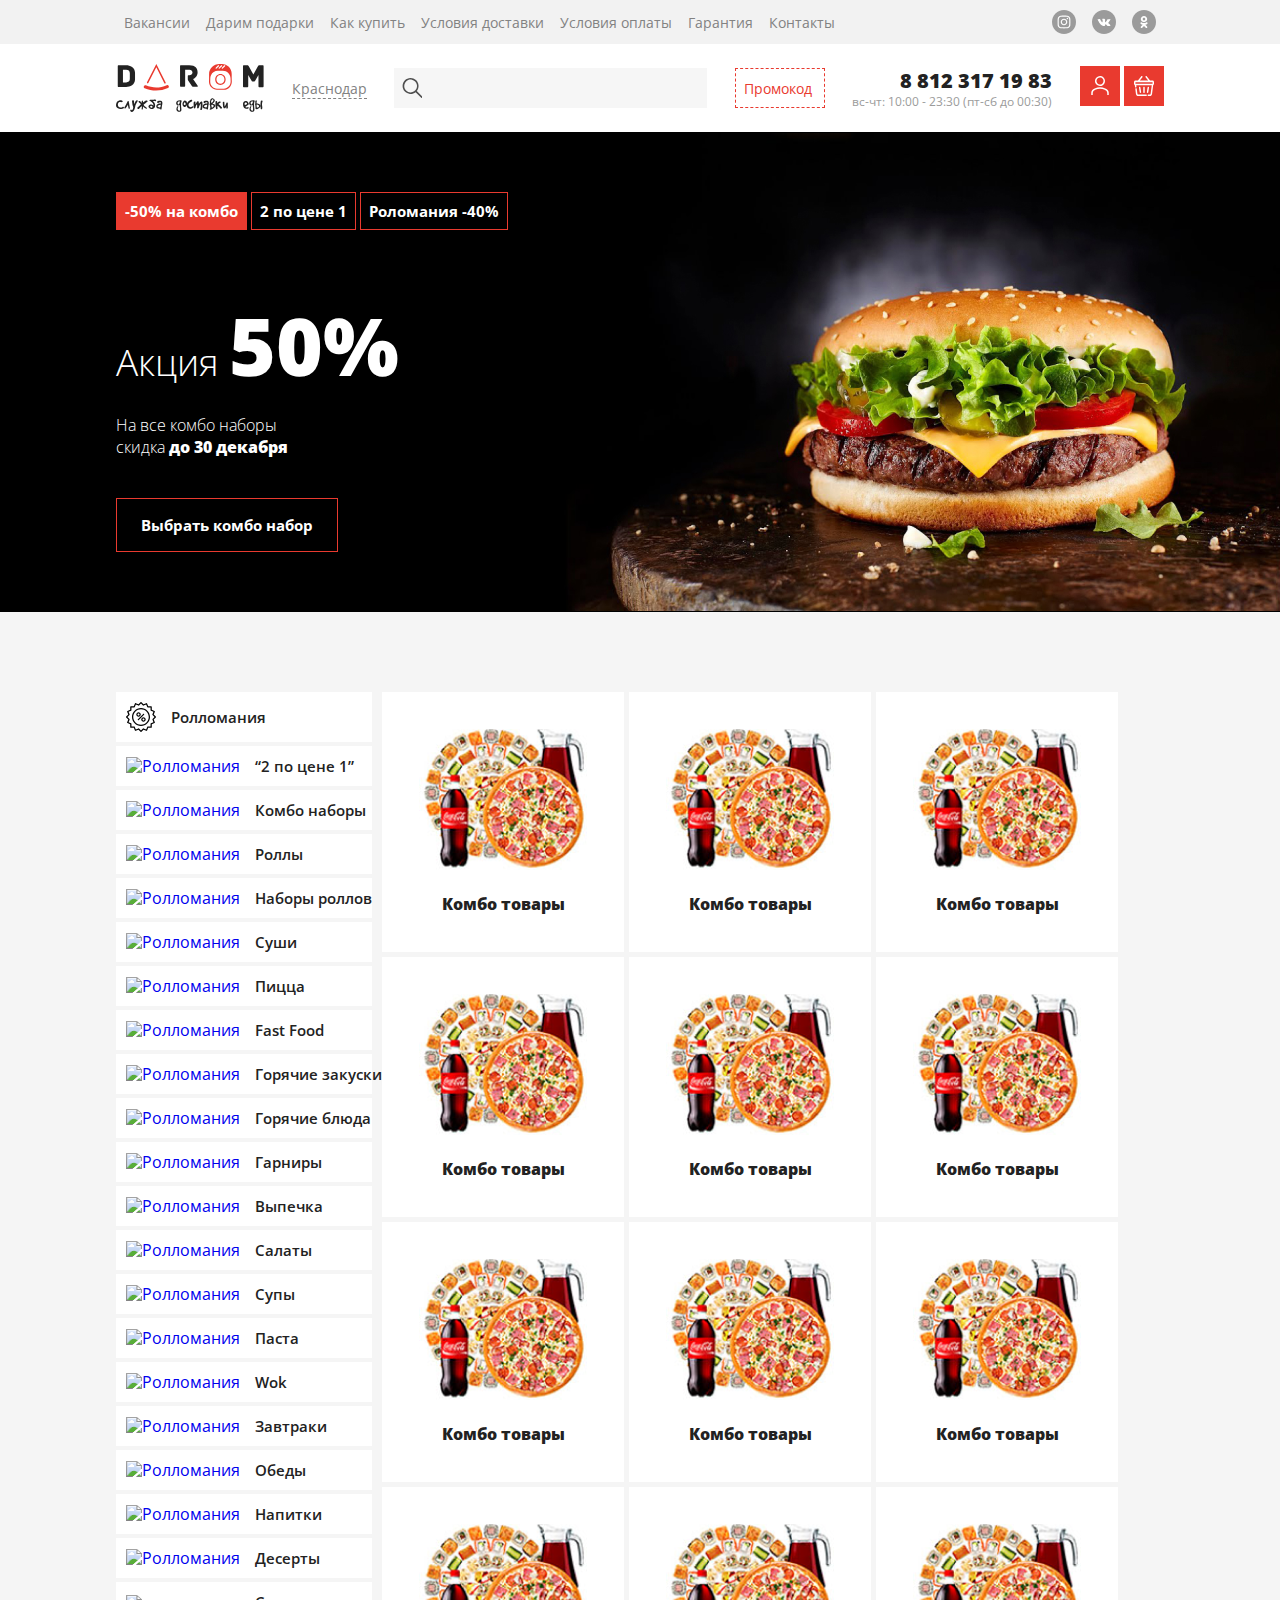
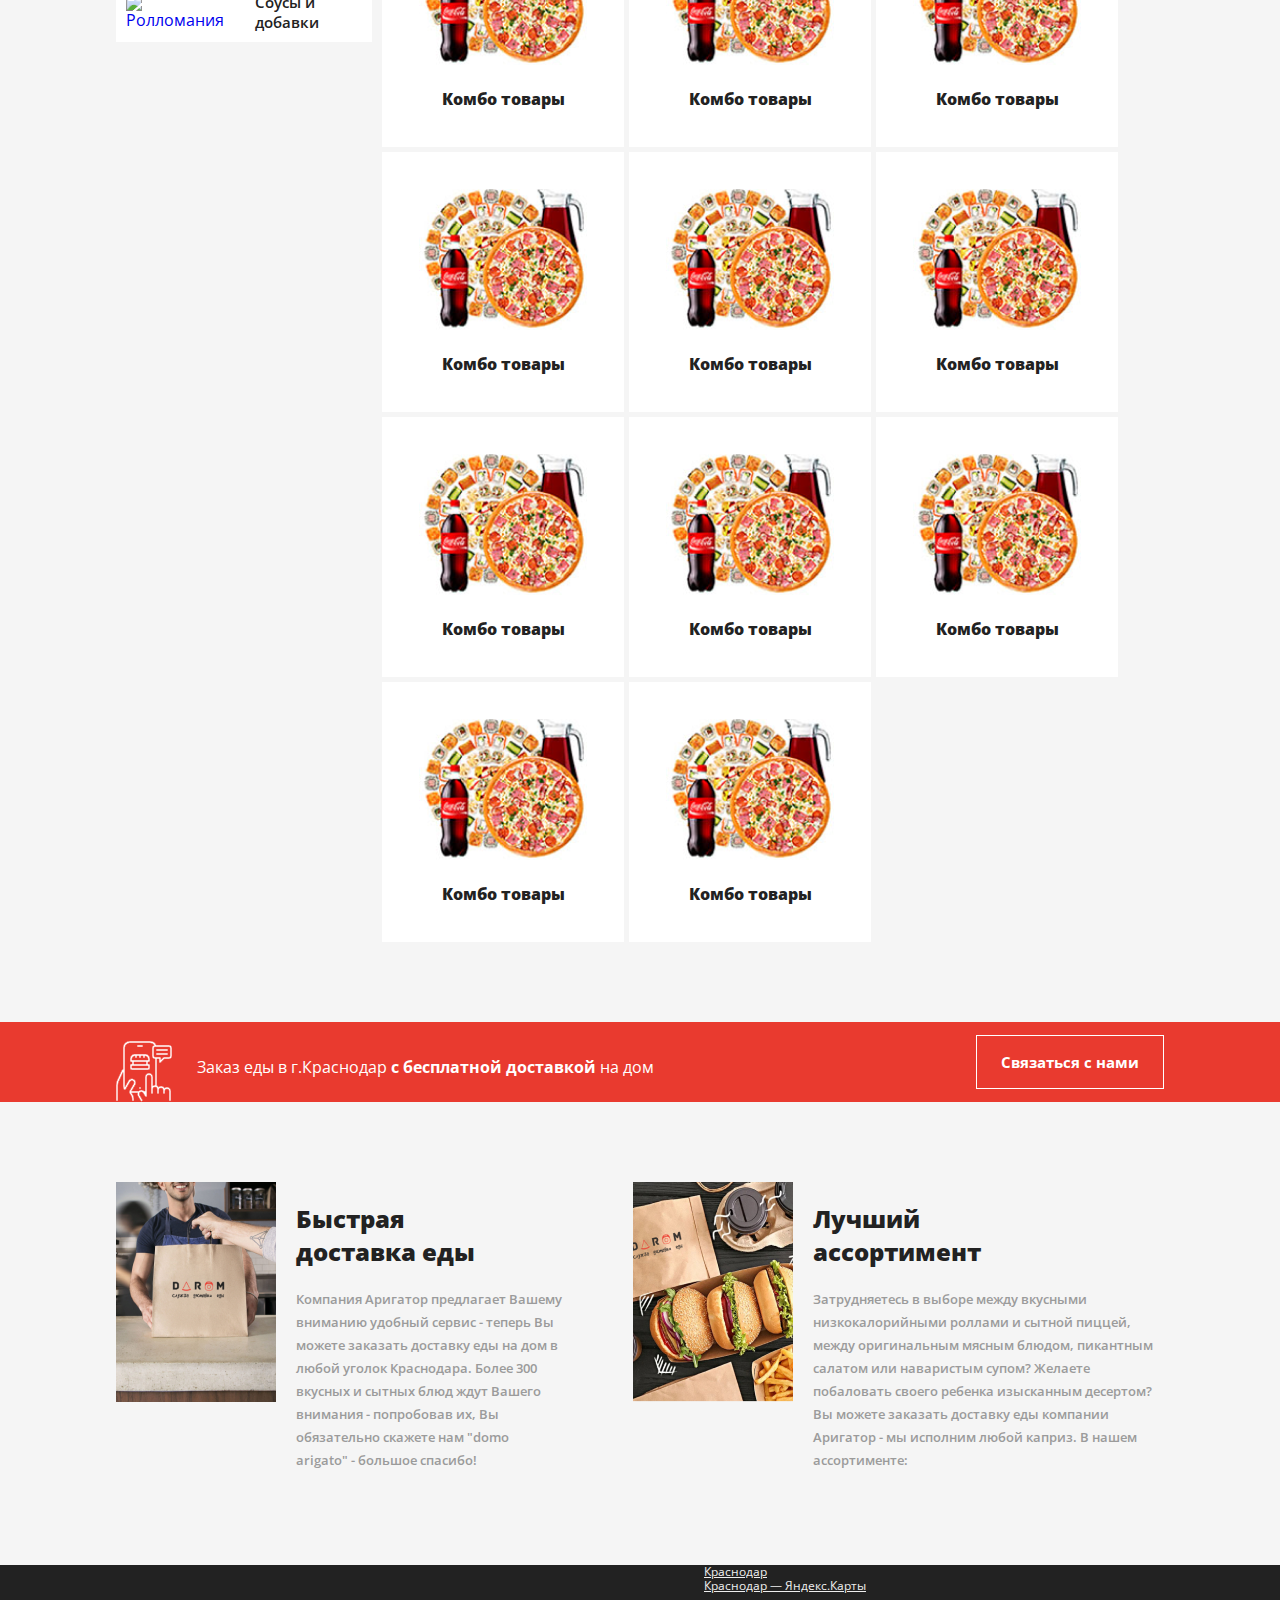
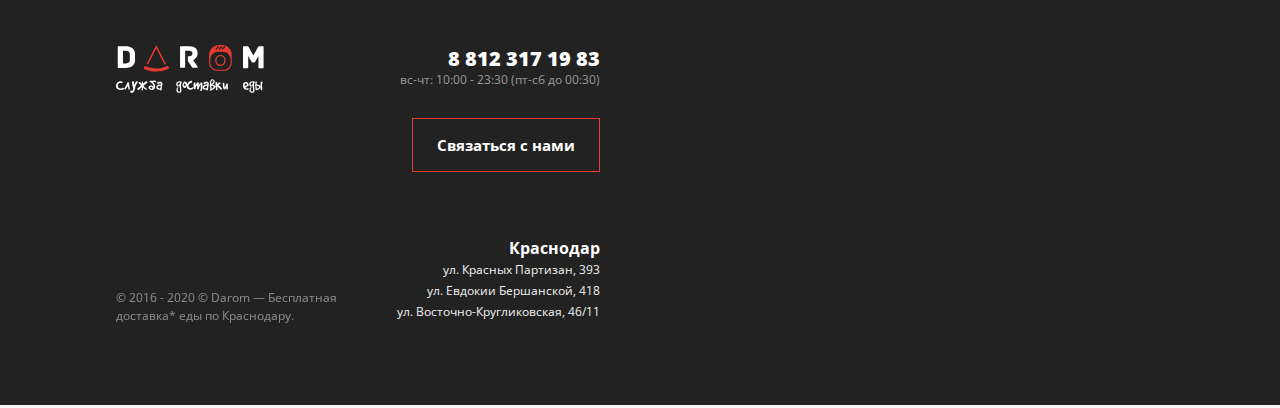
==== index.html @ e182b4af "deploy commit" ====
<!DOCTYPE html>
<html lang="en">

<head>
    <meta charset="UTF-8">
    <meta name="viewport" content="width=device-width, initial-scale=1.0">
    <title>DAROM</title>
    <link rel="preconnect" href="https://fonts.gstatic.com">
    <link
        href="https://fonts.googleapis.com/css2?family=Open+Sans:ital,wght@0,300;0,400;0,600;0,700;0,800;1,300;1,400;1,600;1,700;1,800&display=swap"
        rel="stylesheet">


    <link rel="stylesheet" href="css/normalize.css">
    <link rel="stylesheet" href="css/style.css">
</head>

<body>
    <section id="preheader">
        <div class="container">
            <nav>
                <ul>
                    <li><a href="#">Вакансии</a></li>
                    <li><a href="#">Дарим подарки</a></li>
                    <li><a href="#">Как купить</a></li>
                    <li><a href="#">Условия доставки</a></li>
                    <li><a href="#">Условия оплаты</a></li>
                    <li><a href="#">Гарантия</a></li>
                    <li>
                        <a href="#">Контакты</a>
                    </li>
                </ul>
            </nav>
            <div class="socials">
                <ul>
                    <li>
                        <a href="#">
                            <svg width="24" height="24" viewBox="0 0 24 24" fill="none"
                                xmlns="http://www.w3.org/2000/svg">
                                <path
                                    d="M0 12C0 5.37258 5.37258 0 12 0C18.6274 0 24 5.37258 24 12C24 18.6274 18.6274 24 12 24C5.37258 24 0 18.6274 0 12Z"
                                    fill="#9B9B9B" />
                                <mask id="mask0" mask-type="alpha" maskUnits="userSpaceOnUse" x="0" y="0" width="24"
                                    height="24">
                                    <path fill-rule="evenodd" clip-rule="evenodd"
                                        d="M0 12C0 5.37258 5.37258 0 12 0C18.6274 0 24 5.37258 24 12C24 18.6274 18.6274 24 12 24C5.37258 24 0 18.6274 0 12Z"
                                        fill="white" />
                                </mask>
                                <g mask="url(#mask0)">
                                    <path fill-rule="evenodd" clip-rule="evenodd"
                                        d="M12.0002 5.60001C10.2621 5.60001 10.0439 5.60761 9.36125 5.63867C8.67991 5.66987 8.21484 5.77774 7.8079 5.93601C7.38696 6.09948 7.02989 6.31815 6.67415 6.67402C6.31815 7.02975 6.09948 7.38682 5.93548 7.80763C5.77681 8.2147 5.66881 8.6799 5.63814 9.36098C5.60761 10.0437 5.59961 10.2619 5.59961 12.0001C5.59961 13.7382 5.60734 13.9557 5.63828 14.6384C5.66961 15.3197 5.77748 15.7848 5.93561 16.1917C6.09921 16.6127 6.31788 16.9697 6.67375 17.3255C7.02936 17.6815 7.38643 17.9007 7.8071 18.0641C8.2143 18.2224 8.67951 18.3303 9.36072 18.3615C10.0434 18.3925 10.2614 18.4001 11.9994 18.4001C13.7377 18.4001 13.9552 18.3925 14.6378 18.3615C15.3192 18.3303 15.7848 18.2224 16.192 18.0641C16.6128 17.9007 16.9693 17.6815 17.3249 17.3255C17.6809 16.9697 17.8996 16.6127 18.0636 16.1918C18.2209 15.7848 18.3289 15.3196 18.3609 14.6385C18.3916 13.9558 18.3996 13.7382 18.3996 12.0001C18.3996 10.2619 18.3916 10.0438 18.3609 9.36111C18.3289 8.67977 18.2209 8.2147 18.0636 7.80776C17.8996 7.38682 17.6809 7.02975 17.3249 6.67402C16.9689 6.31801 16.6129 6.09934 16.1916 5.93601C15.7836 5.77774 15.3182 5.66987 14.6369 5.63867C13.9542 5.60761 13.7369 5.60001 11.9982 5.60001H12.0002ZM11.7867 6.7533H11.7868L12.0002 6.75336C13.709 6.75336 13.9115 6.7595 14.5863 6.79016C15.2103 6.8187 15.549 6.92297 15.7746 7.01057C16.0733 7.12657 16.2862 7.26524 16.5101 7.48924C16.7341 7.71324 16.8727 7.92658 16.989 8.22525C17.0766 8.45058 17.181 8.78925 17.2094 9.41326C17.2401 10.0879 17.2467 10.2906 17.2467 11.9986C17.2467 13.7066 17.2401 13.9093 17.2094 14.584C17.1809 15.208 17.0766 15.5467 16.989 15.772C16.873 16.0707 16.7341 16.2833 16.5101 16.5072C16.2861 16.7312 16.0734 16.8699 15.7746 16.9859C15.5493 17.0739 15.2103 17.1779 14.5863 17.2064C13.9116 17.2371 13.709 17.2437 12.0002 17.2437C10.2912 17.2437 10.0887 17.2371 9.414 17.2064C8.78999 17.1776 8.45132 17.0733 8.22558 16.9857C7.92691 16.8697 7.71358 16.7311 7.48958 16.5071C7.26557 16.2831 7.12691 16.0703 7.01064 15.7715C6.92304 15.5461 6.81864 15.2075 6.79024 14.5834C6.75957 13.9088 6.75344 13.7061 6.75344 11.997C6.75344 10.2879 6.75957 10.0863 6.79024 9.41166C6.81877 8.78765 6.92304 8.44898 7.01064 8.22338C7.12664 7.92471 7.26557 7.71137 7.48958 7.48737C7.71358 7.26337 7.92691 7.1247 8.22558 7.00843C8.45119 6.92043 8.78999 6.81643 9.414 6.78776C10.0044 6.7611 10.2332 6.7531 11.426 6.75176V6.75336C11.5375 6.75319 11.6573 6.75324 11.7867 6.7533ZM14.6484 8.58377C14.6484 8.15963 14.9925 7.81603 15.4165 7.81603V7.81576C15.8405 7.81576 16.1845 8.15976 16.1845 8.58377C16.1845 9.00777 15.8405 9.35178 15.4165 9.35178C14.9925 9.35178 14.6484 9.00777 14.6484 8.58377ZM12.0001 8.71336C10.1851 8.71344 8.71352 10.185 8.71352 12.0001C8.71352 13.8152 10.1851 15.2861 12.0002 15.2861C13.8153 15.2861 15.2864 13.8152 15.2864 12.0001C15.2864 10.185 13.8152 8.71336 12.0001 8.71336ZM14.1336 12.0001C14.1336 10.8218 13.1784 9.8667 12.0002 9.8667C10.822 9.8667 9.86689 10.8218 9.86689 12.0001C9.86689 13.1782 10.822 14.1334 12.0002 14.1334C13.1784 14.1334 14.1336 13.1782 14.1336 12.0001Z"
                                        fill="white" />
                                </g>
                            </svg>

                        </a>
                    </li>
                    <li>
                        <a href="#">
                            <svg width="24" height="24" viewBox="0 0 24 24" fill="none"
                                xmlns="http://www.w3.org/2000/svg">
                                <path
                                    d="M0 12C0 5.37258 5.37258 0 12 0C18.6274 0 24 5.37258 24 12C24 18.6274 18.6274 24 12 24C5.37258 24 0 18.6274 0 12Z"
                                    fill="#9B9B9B" />
                                <path
                                    d="M12.6273 15.9381C12.6273 15.9381 12.8584 15.9129 12.9767 15.7881C13.085 15.6738 13.0812 15.4581 13.0812 15.4581C13.0812 15.4581 13.0668 14.4509 13.5432 14.3022C14.0128 14.1559 14.6157 15.2762 15.2555 15.707C15.7388 16.0327 16.1057 15.9614 16.1057 15.9614L17.8154 15.9381C17.8154 15.9381 18.7094 15.884 18.2856 15.1939C18.2505 15.1373 18.0383 14.6832 17.0147 13.7503C15.9423 12.7739 16.0863 12.9318 17.3772 11.2425C18.1635 10.2137 18.4778 9.58569 18.3795 9.31714C18.2862 9.06027 17.7077 9.12848 17.7077 9.12848L15.7833 9.14016C15.7833 9.14016 15.6405 9.12111 15.5347 9.18318C15.4314 9.24402 15.3644 9.38597 15.3644 9.38597C15.3644 9.38597 15.0602 10.1818 14.6539 10.859C13.7968 12.2872 13.4544 12.3627 13.3141 12.2742C12.9879 12.0672 13.0693 11.4434 13.0693 11.0003C13.0693 9.6158 13.2834 9.03876 12.653 8.88943C12.4439 8.83966 12.2899 8.80709 11.7546 8.80156C11.0679 8.7948 10.4869 8.80401 10.1576 8.96195C9.93846 9.06703 9.76943 9.30178 9.87273 9.3153C9.99982 9.33189 10.2878 9.3915 10.4406 9.59552C10.6378 9.85916 10.6309 10.4503 10.6309 10.4503C10.6309 10.4503 10.7442 12.0801 10.3661 12.2822C10.1069 12.4211 9.75127 12.1378 8.98687 10.8418C8.59559 10.1781 8.30009 9.44435 8.30009 9.44435C8.30009 9.44435 8.24312 9.30731 8.14108 9.23357C8.01775 9.14446 7.84558 9.11681 7.84558 9.11681L6.01689 9.12848C6.01689 9.12848 5.74206 9.13586 5.64127 9.25323C5.55174 9.35709 5.63438 9.57279 5.63438 9.57279C5.63438 9.57279 7.06615 12.8611 8.68762 14.5185C10.1745 16.0376 11.8623 15.9381 11.8623 15.9381H12.6273Z"
                                    fill="white" />
                            </svg>

                        </a>
                    </li>
                    <li>
                        <a href="#">
                            <svg width="24" height="24" viewBox="0 0 24 24" fill="none"
                                xmlns="http://www.w3.org/2000/svg">
                                <path
                                    d="M0 12C0 5.37258 5.37258 0 12 0C18.6274 0 24 5.37258 24 12C24 18.6274 18.6274 24 12 24C5.37258 24 0 18.6274 0 12Z"
                                    fill="#9B9B9B" />
                                <path
                                    d="M13.2984 14.7201L15.0917 16.4514C15.4591 16.8053 15.4591 17.38 15.0917 17.7343C14.7247 18.0886 14.1299 18.0886 13.7633 17.7343L12.0001 16.0331L10.2384 17.7343C10.0547 17.9112 9.81401 17.9998 9.57331 17.9998C9.333 17.9998 9.09268 17.9112 8.90899 17.7343C8.542 17.38 8.542 16.8057 8.90861 16.4514L10.7021 14.7201C10.0491 14.5766 9.41937 14.3268 8.83932 13.9755C8.40034 13.7083 8.26848 13.1486 8.54507 12.7245C8.82089 12.2998 9.40095 12.172 9.84069 12.4392C11.154 13.2366 12.8458 13.2368 14.1598 12.4392C14.5996 12.172 15.1794 12.2998 15.4558 12.7245C15.7324 13.1482 15.6002 13.7083 15.1612 13.9755C14.5811 14.3272 13.9514 14.5766 13.2984 14.7201Z"
                                    fill="white" />
                                <path fill-rule="evenodd" clip-rule="evenodd"
                                    d="M8.78418 9.09679C8.78418 10.804 10.223 12.1927 11.9921 12.1927C13.7617 12.1927 15.2001 10.804 15.2001 9.09679C15.2001 7.38905 13.7617 6 11.9921 6C10.223 6 8.78418 7.38905 8.78418 9.09679ZM13.3203 9.0968C13.3203 8.38977 12.7245 7.81484 11.9921 7.81484C11.2602 7.81484 10.6638 8.38977 10.6638 9.0968C10.6638 9.80328 11.2602 10.3786 11.9921 10.3786C12.7245 10.3786 13.3203 9.80328 13.3203 9.0968Z"
                                    fill="white" />
                            </svg>
                        </a>
                    </li>
                </ul>
            </div>
        </div>
    </section>

    <header>
        <div class="container">
            <div class="dflex header_row">
                <img src="assets/logo.svg" alt="Логотип">

                <div class="city">
                    <span class="selected">
                        Краснодар
                    </span>
                    <div class="city_select">
                        <ul>
                            <li>Москва</li>
                            <li>Самара</li>
                            <li>Санкт-Петербург</li>
                            <li>Сочи</li>
                            <li>Барнаул</li>
                            <li>Тольятти</li>
                        </ul>
                    </div>
                </div>

                <form action="#" id="search_form">
                    <label class="search">
                        <input type="search">
                    </label>

                </form>

                <form action="#" id="promocode_form">
                    <label class="promocode">
                        <input type="text" placeholder="Промокод">
                    </label>

                </form>

                <div class="work_time">
                    <div class="phone">
                        8 812 317 19 83
                    </div>
                    <div class="time">
                        вс-чт: 10:00 - 23:30 (пт-сб до 00:30)
                    </div>
                </div>

                <div class="actions">
                    <a href="#" class="icon profile-icon">
                        <img src="assets/user.svg" alt="Профиль пользователя">
                    </a>
                    <a href="#" class="icon cart-icon">
                        <img src="assets/cart.svg" alt="Корзина">
                    </a>
                </div>
            </div>
        </div>
    </header>

    <section id="banner">
        <div class="image-container">
            <div class="container">
                <div class="specials-list">
                    <div class="specials-item active">
                        -50% на комбо
                    </div>
                    <div class="specials-item">
                        2 по цене 1
                    </div>
                    <div class="specials-item">
                        Роломания -40%
                    </div>
                </div>

                <div class="main-text">
                    <h1>
                        Акция <span class="big">50%</span>
                    </h1>

                    <div class="afterheader">
                        На все комбо наборы <br>
                        скидка <b> до 30 декабря </b>
                    </div>

                    <a href="#" class="link_btn">Выбрать комбо набор</a>
                </div>
            </div>
        </div>

    </section>

    <section id="catalog">
        <div class="container">
            <div class="sidebar">
                <ul class="sidebar_menu">
                    <li>
                        <a href="#">
                            <img src="assets/rollomania.svg" alt="Ролломания">
                            <span class="sidebar_name">
                                Ролломания
                            </span>
                        </a>
                    </li>
                    <li>
                        <a href="#">
                            <img src="assets/ic/2 till 1.svg" alt="Ролломания">
                            <span class="sidebar_name">
                                “2 по цене 1”
                            </span>
                        </a>
                    </li>
                    <li>
                        <a href="#">
                            <img src="assets/ic/Combo.svg" alt="Ролломания">
                            <span class="sidebar_name">
                                Комбо наборы
                            </span>
                        </a>
                    </li>
                    <li>
                        <a href="#">
                            <img src="assets/ic/Rolli.svg" alt="Ролломания">
                            <span class="sidebar_name">
                                Роллы
                            </span>
                        </a>
                    </li>
                    <li>
                        <a href="#">
                            <img src="assets/ic/Nabori rollov.svg" alt="Ролломания">
                            <span class="sidebar_name">
                                Наборы роллов
                            </span>
                        </a>
                    </li>
                    <li>
                        <a href="#">
                            <img src="assets/ic/Sushi.svg" alt="Ролломания">
                            <span class="sidebar_name">
                                Суши
                            </span>
                        </a>
                    </li>
                    <li>
                        <a href="#">
                            <img src="assets/ic/Pizza.svg" alt="Ролломания">
                            <span class="sidebar_name">
                                Пицца
                            </span>
                        </a>
                    </li>
                    <li>
                        <a href="#">
                            <img src="assets/ic/Fast Food.svg" alt="Ролломания">
                            <span class="sidebar_name">
                                Fast Food
                            </span>
                        </a>
                    </li>
                    <li>
                        <a href="#">
                            <img src="assets/ic/Gor zakuski.svg" alt="Ролломания">
                            <span class="sidebar_name">
                                Горячие закуски
                            </span>
                        </a>
                    </li>
                    <li>
                        <a href="#">
                            <img src="assets/ic/Gor bluda.svg" alt="Ролломания">
                            <span class="sidebar_name">
                                Горячие блюда
                            </span>
                        </a>
                    </li>
                    <li>
                        <a href="#">
                            <img src="assets/ic/Garniri.svg" alt="Ролломания">
                            <span class="sidebar_name">
                                Гарниры
                            </span>
                        </a>
                    </li>
                    <li>
                        <a href="#">
                            <img src="assets/ic/Bread.svg" alt="Ролломания">
                            <span class="sidebar_name">
                                Выпечка
                            </span>
                        </a>
                    </li>
                    <li>
                        <a href="#">
                            <img src="assets/ic/Salad.svg" alt="Ролломания">
                            <span class="sidebar_name">
                                Салаты
                            </span>
                        </a>
                    </li>
                    <li>
                        <a href="#">
                            <img src="assets/ic/Soup.svg" alt="Ролломания">
                            <span class="sidebar_name">
                                Супы
                            </span>
                        </a>
                    </li>
                    <li>
                        <a href="#">
                            <img src="assets/ic/Pasta.svg" alt="Ролломания">
                            <span class="sidebar_name">
                                Паста
                            </span>
                        </a>
                    </li>
                    <li>
                        <a href="#">
                            <img src="assets/ic/Wok.svg" alt="Ролломания">
                            <span class="sidebar_name">
                                Wok
                            </span>
                        </a>
                    </li>
                    <li>
                        <a href="#">
                            <img src="assets/ic/Breakfat.svg" alt="Ролломания">
                            <span class="sidebar_name">
                                Завтраки
                            </span>
                        </a>
                    </li>
                    <li>
                        <a href="#">
                            <img src="assets/ic/Obed.svg" alt="Ролломания">
                            <span class="sidebar_name">
                                Обеды
                            </span>
                        </a>
                    </li>
                    <li>
                        <a href="#">
                            <img src="assets/ic/Drinks.svg" alt="Ролломания">
                            <span class="sidebar_name">
                                Напитки
                            </span>
                        </a>
                    </li>
                    <li>
                        <a href="#">
                            <img src="assets/ic/Dessets.svg" alt="Ролломания">
                            <span class="sidebar_name">
                                Десерты
                            </span>
                        </a>
                    </li>
                    <li>
                        <a href="#">
                            <img src="assets/ic/Souse.svg" alt="Ролломания">
                            <span class="sidebar_name">
                                Соусы и добавки
                            </span>
                        </a>
                    </li>
                </ul>
            </div>

            <div class="catalog">
                <div class="catalog-list">
                    <div class="catalog-item">
                        <img src="assets/pizza.png" alt="Комбо товары">
                        <span class="title">
                            Комбо товары
                        </span>
                        <div class="related"></div>
                    </div>
                    <div class="catalog-item">
                        <img src="assets/pizza.png" alt="Комбо товары">
                        <span class="title">
                            Комбо товары
                        </span>
                        <div class="related"></div>

                    </div>
                    <div class="catalog-item">
                        <img src="assets/pizza.png" alt="Комбо товары">
                        <span class="title">
                            Комбо товары
                        </span>
                        <div class="related"></div>

                    </div>
                    <div class="catalog-item">
                        <img src="assets/pizza.png" alt="Комбо товары">
                        <span class="title">
                            Комбо товары
                        </span>
                        <div class="related"></div>

                    </div>
                    <div class="catalog-item">
                        <img src="assets/pizza.png" alt="Комбо товары">
                        <span class="title">
                            Комбо товары
                        </span>
                        <div class="related"></div>

                    </div>
                    <div class="catalog-item">
                        <img src="assets/pizza.png" alt="Комбо товары">
                        <span class="title">
                            Комбо товары
                        </span>
                        <div class="related"></div>

                    </div>
                    <div class="catalog-item">
                        <img src="assets/pizza.png" alt="Комбо товары">
                        <span class="title">
                            Комбо товары
                        </span>
                        <div class="related"></div>

                    </div>
                    <div class="catalog-item">
                        <img src="assets/pizza.png" alt="Комбо товары">
                        <span class="title">
                            Комбо товары
                        </span>
                        <div class="related"></div>

                    </div>
                    <div class="catalog-item">
                        <img src="assets/pizza.png" alt="Комбо товары">
                        <span class="title">
                            Комбо товары
                        </span>
                        <div class="related"></div>

                    </div>
                    <div class="catalog-item">
                        <img src="assets/pizza.png" alt="Комбо товары">
                        <span class="title">
                            Комбо товары
                        </span>
                        <div class="related"></div>

                    </div>
                    <div class="catalog-item">
                        <img src="assets/pizza.png" alt="Комбо товары">
                        <span class="title">
                            Комбо товары
                        </span>
                        <div class="related"></div>

                    </div>
                    <div class="catalog-item">
                        <img src="assets/pizza.png" alt="Комбо товары">
                        <span class="title">
                            Комбо товары
                        </span>
                        <div class="related"></div>

                    </div>
                    <div class="catalog-item">
                        <img src="assets/pizza.png" alt="Комбо товары">
                        <span class="title">
                            Комбо товары
                        </span>
                        <div class="related"></div>

                    </div>
                    <div class="catalog-item">
                        <img src="assets/pizza.png" alt="Комбо товары">
                        <span class="title">
                            Комбо товары
                        </span>
                        <div class="related"></div>

                    </div>
                    <div class="catalog-item">
                        <img src="assets/pizza.png" alt="Комбо товары">
                        <span class="title">
                            Комбо товары
                        </span>
                        <div class="related"></div>

                    </div>
                    <div class="catalog-item">
                        <img src="assets/pizza.png" alt="Комбо товары">
                        <span class="title">
                            Комбо товары
                        </span>
                        <div class="related"></div>

                    </div>
                    <div class="catalog-item">
                        <img src="assets/pizza.png" alt="Комбо товары">
                        <span class="title">
                            Комбо товары
                        </span>
                        <div class="related"></div>

                    </div>
                    <div class="catalog-item">
                        <img src="assets/pizza.png" alt="Комбо товары">
                        <span class="title">
                            Комбо товары
                        </span>
                        <div class="related"></div>

                    </div>
                    <div class="catalog-item">
                        <img src="assets/pizza.png" alt="Комбо товары">
                        <span class="title">
                            Комбо товары
                        </span>
                        <div class="related"></div>

                    </div>
                    <div class="catalog-item">
                        <img src="assets/pizza.png" alt="Комбо товары">
                        <span class="title">
                            Комбо товары
                        </span>
                        <div class="related"></div>

                    </div>

                </div>
            </div>
        </div>
    </section>

    <section id="callback">
        <div class="container">
            <div style="display: flex; align-items: center;" class="image_text">
                <img src="assets/callback.svg" alt="Связаться с нами">
                <span style="margin-top: 10px; margin-left: 25px;">
                    Заказ еды в г.Краснодар <b>с бесплатной доставкой</b> на дом
                </span>
            </div>

            <a href="#" class="link_btn white">Связаться с нами</a>

        </div>
    </section>

    <section id="advantages">
        <div class="container">
            <div class="columns">
                <div class="item-1">
                    <img src="assets/adv1.png" alt="Adv">
                    <div>
                        <div class="title">
                            Быстрая <br> доставка еды
                        </div>
                        <p class="desc">
                            Компания Аригатор предлагает Вашему вниманию удобный сервис - теперь Вы можете заказать
                            доставку еды на дом в любой уголок Краснодара. Более 300 вкусных и сытных блюд ждут Вашего
                            внимания - попробовав их, Вы обязательно скажете нам "domо arigato" - большое спасибо!
                        </p>
                    </div>

                </div>
                <div class="item-2">
                    <img src="assets/adv2.png" alt="Adv">
                    <div>
                        <div class="title">
                            Лучший <br> ассортимент
                        </div>
                        <p class="desc">
                            Затрудняетесь в выборе между вкусными низкокалорийными роллами и сытной пиццей, между
                            оригинальным мясным блюдом, пикантным салатом или наваристым супом? Желаете побаловать
                            своего ребенка изысканным десертом? Вы можете заказать доставку еды компании Аригатор - мы
                            исполним любой каприз. В нашем ассортименте:
                        </p>
                    </div>

                </div>
            </div>
        </div>
    </section>

    <footer>
        <div class="container">
            <div class="columns">
                <div class="col-1">
                    <img src="assets/logo-white.svg" alt="Logo">
                    <div class="copyright">
                        © 2016 - 2020 © Darom — Бесплатная <br> доставка* еды по Краснодару.
                    </div>
                </div>
                <div class="col-2">
                    <div>
                        <div class="work_time">
                            <div class="phone">
                                8 812 317 19 83
                            </div>
                            <div class="time">
                                вс-чт: 10:00 - 23:30 (пт-сб до 00:30)
                            </div>
                        </div>

                        <a href="#" class="link_btn" style="margin-top: 30px; float: right;">Связаться с нами</a>
                    </div>

                    <div class="adress">
                        <b>
                            Краснодар
                        </b>
                        <p>
                            ул. Красных Партизан, 393
                        </p>
                        <p>
                            ул. Евдокии Бершанской, 418
                        </p>
                        <p>
                            ул. Восточно-Кругликовская, 46/11
                        </p>
                    </div>

                </div>
            </div>
        </div>
        <div class="map" id="map">
            <div style="position:relative;overflow:hidden;"><a
                    href="https://yandex.ru/maps/35/krasnodar/?utm_medium=mapframe&utm_source=maps"
                    style="color:#eee;font-size:12px;position:absolute;top:0px;">Краснодар</a><a
                    href="https://yandex.ru/maps/geo/krasnodar/53166138/?ll=38.979316%2C45.033948&utm_medium=mapframe&utm_source=maps&z=15.65"
                    style="color:#eee;font-size:12px;position:absolute;top:14px;">Краснодар — Яндекс.Карты</a><iframe
                    src="https://yandex.ru/map-widget/v1/-/CCUIIAS41B" width="100%" height="440px" frameborder="0"
                    allowfullscreen="true" style="position:relative;"></iframe></div>
        </div>
    </footer>
    <script
    src="https://code.jquery.com/jquery-3.5.1.min.js"
    integrity="sha256-9/aliU8dGd2tb6OSsuzixeV4y/faTqgFtohetphbbj0="
    crossorigin="anonymous"></script>
    <script src="js/main.js"></script>
</body>

</html>
---- css/style.css ----
#preheader {
    background: #F2F2F2;
    flex: none;
    order: 0;
    flex-grow: 0;
    margin: 0px 0px;
}

.container {
    max-width: 1048px;
    width: 100%;
    margin: 0 auto;
}

html {
    font-family: 'Open Sans', Arial, Helvetica, sans-serif;
    background: #F5F5F5;
}
ul {
    margin: 0;
    padding: 0;
}

#preheader .container {
    display: flex;
    justify-content: space-between;
    align-items: center;
}
nav ul {
    list-style: none;
    display: flex;
}

nav ul a {
    font-style: normal;
    font-weight: normal;
    font-size: 14px;
    line-height: 19px;
    color: #828282;
    text-decoration: none;
    padding: 10px 8px
}

nav ul a:hover {
    color: #E93A2F;
}

ul li:not(:first-child) svg:hover path:first-child {
    fill: #E93A2F;
}

ul li:first-child svg:hover>path {
    fill: #E93A2F;
}
.socials ul {
    list-style: none;
    display: flex;
}

.socials ul a {
    list-style: none;
    display: flex;
    padding: 10px 8px;
    text-decoration: none;
}

header {
    position: sticky;
    top: 0;
    z-index: 999;
    min-height: 88px;
    background-color: #ffffff;
    width: 100%;
}

.city {
    cursor: pointer;
}
.city .selected {
    font-style: normal;
    font-weight: normal;
    font-size: 14px;
    line-height: 19px;
    color: #828282;
    border-bottom: 1px dashed #828282;
}

.dflex {
    display: flex;
}

.city {
    position: relative;
}
.city .city_select ul {
    list-style: none;
    display: flex;
    flex-direction: column;
    grid-gap: 10px;
}

.city_select {
    display: none;
    position: absolute;
    top: 20px;
    left: 0;
    box-shadow: 0px 4px 20px rgba(0, 0, 0, 0.05);
    padding: 20px;
    background-color: #fff;
    min-width: 150px;
}
.city .city_select ul li {
    cursor: pointer;
}

.header_row {
    align-items: center;
    min-height: 88px;
    justify-content: space-between;
}

input[type="search"] {
    padding: 4px 4px 4px 30px;
    background: rgba(224,224, 224, 0.3);
    border: none;
    min-height: 40px;
    min-width: 313px;
    color: #000
}

.search {
    position: relative;
}
.search::before {
    content: '';
    display: block;
    width: 20px;
    height: 20px;
    position: absolute;
    top: 50%;
    left: 8px;
    transform: translateY(-50%);
    background-image: url('../assets/search.svg');
}

.promocode input {
    width: 90px;
    height: 40px;
    border: 1px dashed #E93A2F;
    box-sizing: border-box;
    padding: 8px;
    font-style: normal;
    font-weight: normal;
    font-size: 14px;
    line-height: 19px;
    color: #E93A2F;

}

.promocode input::placeholder {
    font-style: normal;
    font-weight: normal;
    font-size: 14px;
    line-height: 19px;
    color: #E93A2F;
    
}

.actions a {
    text-decoration: none;
}

.work_time .phone {
    font-style: normal;
    font-weight: 800;
    font-size: 20px;
    line-height: 27px;
    color: #222222;
    text-align: right;
}

.work_time .time {
    font-style: normal;
    font-weight: normal;
    font-size: 12px;
    line-height: 16px;
    color: #9B9B9B;
}

#banner {
    /* width: 100vw; */
    background: #000000;
    min-height: 480px;

}

.specials-list {
    padding: 60px 0;
}

.specials-item {
    border: 1px solid #E93A2F;
    box-sizing: border-box;
    padding: 8px;
    display: inline-flex;
    font-style: normal;
    font-weight: bold;
    font-size: 15px;
    line-height: 20px;
    color: #FFFFFF;
}


.specials-item.active {
    background: #E93A2F;
}
.main-text {
    color: #fff;
}

.main-text h1 {
    font-style: normal;
    font-weight: 300;
    font-size: 37px;
    line-height: 50px;
    color: #FFFFFF;
    margin-top: 0;
    margin-bottom: 15px;

}

.main-text .big {
    font-style: normal;
    font-weight: 800;
    font-size: 80px;
    line-height: 109px;
}

.main-text .afterheader {
    font-weight: 300;
    font-size: 16px;
    line-height: 22px;
    margin-bottom: 40px;
}
.afterheader b {
    font-weight: 800;
}

#banner .image-container {
    min-height: 480px;
    max-width: 1400px;
    margin: 0 auto;
    width: 100%;
    background-image: url('../assets/bg.png');
    background-position: center right;
    background-repeat: no-repeat;
}

.link_btn {
    border: 1px solid #E93A2F;
    box-sizing: border-box;
    padding: 16px 24px;
    display: inline-flex;
    font-style: normal;
    font-weight: bold;
    font-size: 15px;
    line-height: 20px;
    color: #FFFFFF;
    text-decoration: none;
}

.sidebar {
    background-color: #ffffff;
    display: inline-flex;
    max-width: 256px;
}

.sidebar ul {
    list-style: none;
    width: 100%;
}

.sidebar li {
    width: 100%;
}

.sidebar ul li a {
    padding: 10px;
    display: flex;
    width: 100%;
    border-bottom: 4px solid #F5F5F5;
    text-decoration: none;
    align-items: center;
}

.sidebar ul li a img {
    margin-right: 15px;
}

.sidebar_name {
    font-style: normal;
    font-weight: 600;
    font-size: 15px;
    line-height: 20px;
    color: #222222;
}

#catalog {
    padding-top: 80px;
}

#catalog .container {
    display: flex;
    grid-gap: 10px;
    align-items: flex-start;
}

.catalog {
    display: inline-flex;
}

.catalog-item {
    background-color: #fff;
    display: inline-flex;
    flex-direction: column;
    align-items: center;
    padding: 35px;
    transition: 0.5s;
    border: 2px solid #fff;
    position: relative;
}

.catalog-item:hover {
    border: 2px solid #222222;
    box-sizing: border-box;
}

.catalog-item .related {
    width: 18px;
    height: 20px;
    background-image: url('../assets/realted.svg');
    background-repeat: no-repeat;
    background-position: center;
    position: absolute;
    top: -10px;
    left: 50%;
    transform: translateX(-50%);
    display: none;
}
.catalog-item:hover .related {
    display: block;
}

.catalog-item .title {
    font-style: normal;
    font-weight: 800;
    font-size: 16px;
    line-height: 22px;
    color: #222222;
}

.catalog-list {
    display: grid;
    grid-template-columns: 1fr 1fr 1fr;
    grid-gap: 5px;
}

#callback {
    background: #E93A2F;
    height: 80px;
    margin-top: 80px;
}

#callback .container {
    height: 80px;
    display: flex;
    justify-content: space-between;
    align-items: center;
}


#callback .image_text {
    color: #fff;
}

.link_btn.white {
    border-color: #ffffff;
}
#advantages {
    margin-top: 80px;
}
#advantages .columns {
    display: flex;
    grid-gap: 70px;
}

#advantages .columns>div {
    display: flex;
}

#advantages .columns img {
    margin-right: 20px;
    height: 220px;
    object-fit: cover;
}

#advantages .columns .title {
    font-style: normal;
    font-weight: 800;
    font-size: 24px;
    line-height: 33px;
    color: #222222;
    margin-top: 20px;
}

#advantages .columns .desc {
    font-style: normal;
    font-weight: 600;
    font-size: 13px;
    line-height: 23px;
    color: #9B9B9B;
    margin-top: 20px;
}

footer {
    height: 440px;
    background: #222222;
    margin-top: 80px;
}

footer .col-1, .col-2{
    height: 440px;
    display: flex;
    flex-direction: column;
    justify-content: space-between;
    align-items: baseline;
    padding: 80px 0;
    box-sizing: border-box;
}

.col-2 {
    align-items: flex-end;
}

.copyright {
    font-style: normal;
    font-weight: normal;
    font-size: 12px;
    line-height: 18px;
    color: #F2F2F2;
    opacity: 0.5;
}

footer .columns {
    display: flex;
    grid-gap: 60px;
}

footer .work_time, footer .work_time .phone {
    color: #fff !important;
}

.adress {
    text-align: right;
    color: #fff;
}

.adress p {
    margin: 5px 0;
    font-style: normal;
    font-weight: normal;
    font-size: 12px;
    line-height: 16px;
    text-align: right;
    color: #F2F2F2;
}


footer {
    position: relative;
}
footer  .map{
    position: absolute;
    right: 0;
    top: 0;
    width: 45%;
    height: 420px;
}
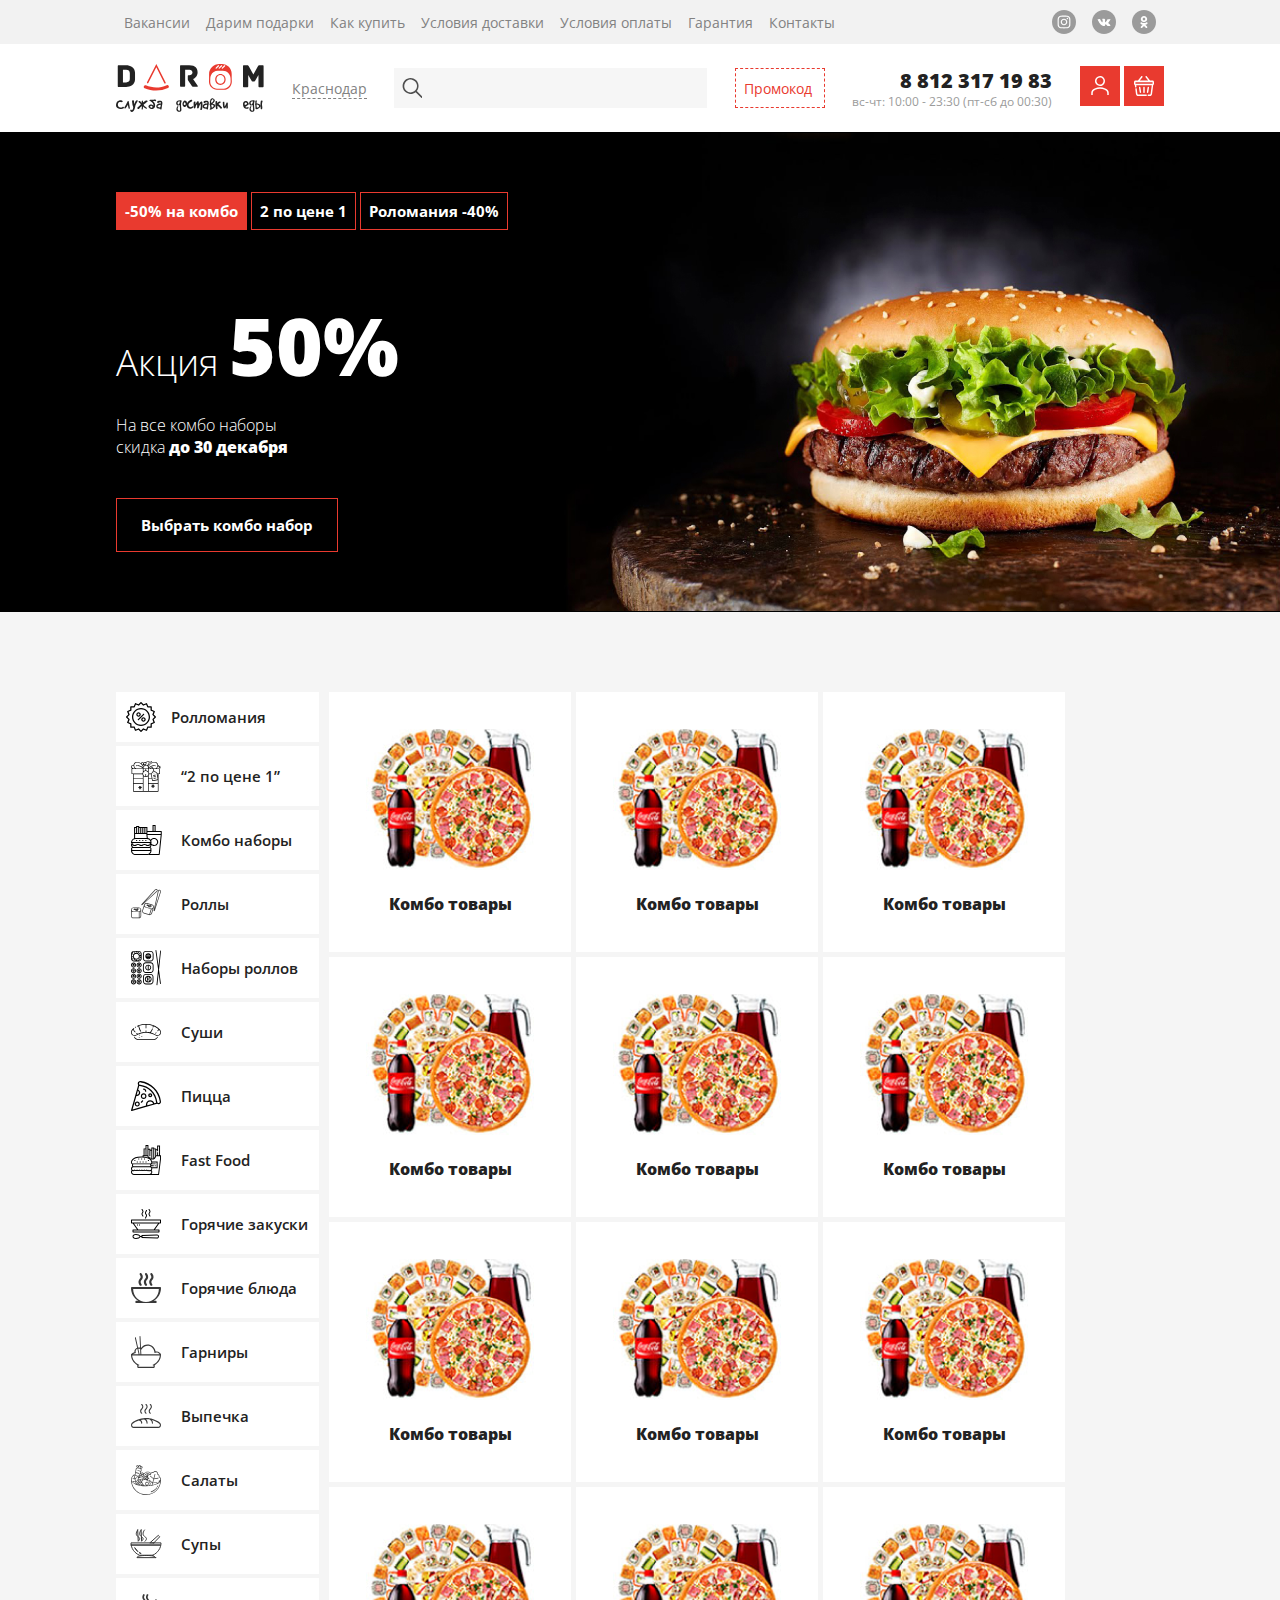
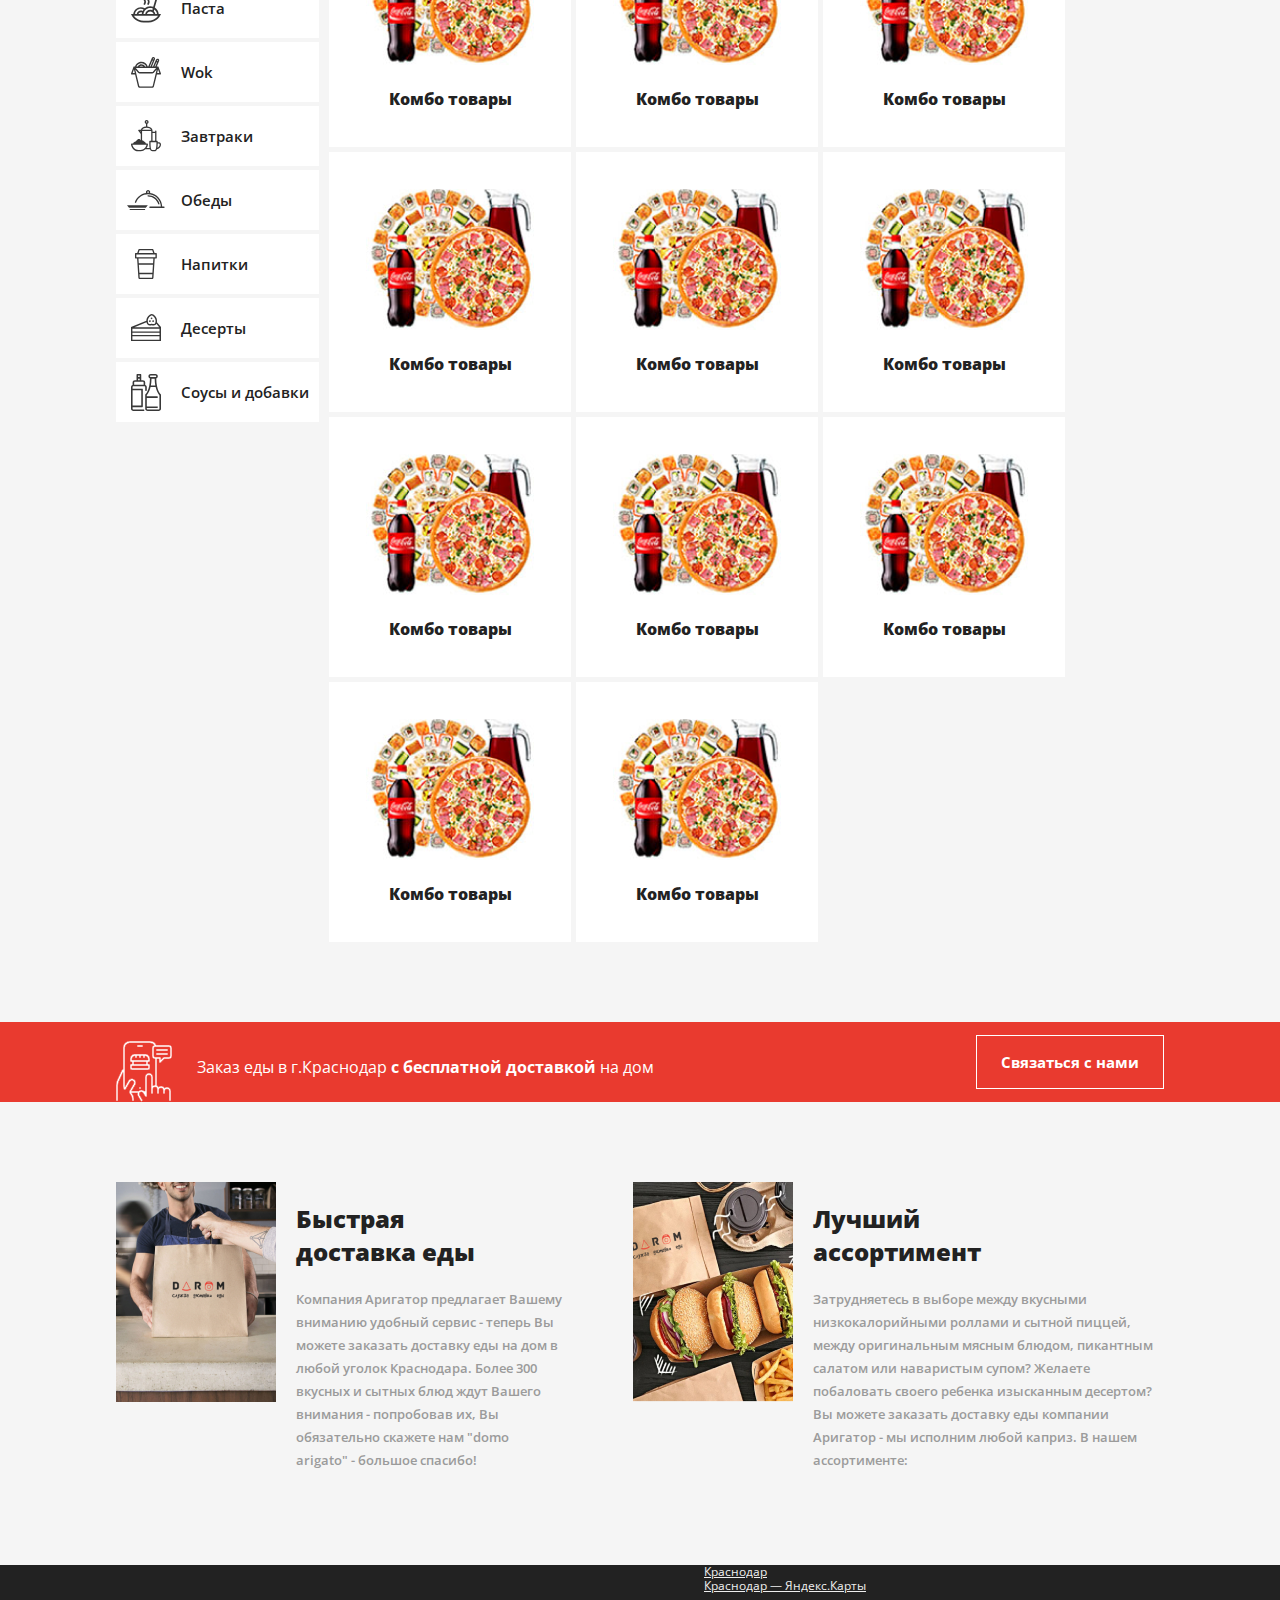
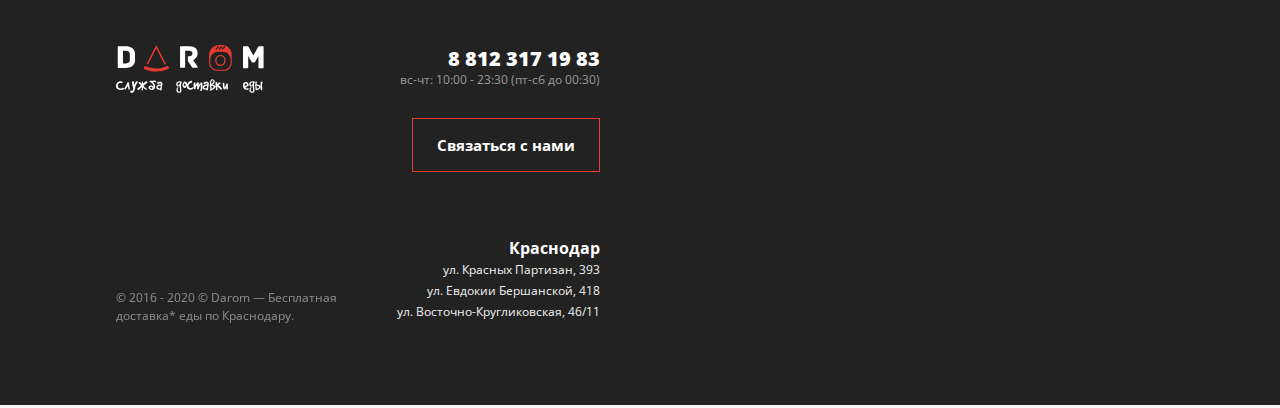
==== commit 4acf9521: "edit paths" ====
--- a/index.html
+++ b/index.html
@@ -192,7 +192,7 @@
                     </li>
                     <li>
                         <a href="#">
-                            <img src="assets/ic/2 till 1.svg" alt="Ролломания">
+                            <img src="assets/Ic/2 till 1.svg" alt="Ролломания">
                             <span class="sidebar_name">
                                 “2 по цене 1”
                             </span>
@@ -200,7 +200,7 @@
                     </li>
                     <li>
                         <a href="#">
-                            <img src="assets/ic/Combo.svg" alt="Ролломания">
+                            <img src="assets/Ic/Combo.svg" alt="Ролломания">
                             <span class="sidebar_name">
                                 Комбо наборы
                             </span>
@@ -208,7 +208,7 @@
                     </li>
                     <li>
                         <a href="#">
-                            <img src="assets/ic/Rolli.svg" alt="Ролломания">
+                            <img src="assets/Ic/Rolli.svg" alt="Ролломания">
                             <span class="sidebar_name">
                                 Роллы
                             </span>
@@ -216,7 +216,7 @@
                     </li>
                     <li>
                         <a href="#">
-                            <img src="assets/ic/Nabori rollov.svg" alt="Ролломания">
+                            <img src="assets/Ic/Nabori rollov.svg" alt="Ролломания">
                             <span class="sidebar_name">
                                 Наборы роллов
                             </span>
@@ -224,7 +224,7 @@
                     </li>
                     <li>
                         <a href="#">
-                            <img src="assets/ic/Sushi.svg" alt="Ролломания">
+                            <img src="assets/Ic/Sushi.svg" alt="Ролломания">
                             <span class="sidebar_name">
                                 Суши
                             </span>
@@ -232,7 +232,7 @@
                     </li>
                     <li>
                         <a href="#">
-                            <img src="assets/ic/Pizza.svg" alt="Ролломания">
+                            <img src="assets/Ic/Pizza.svg" alt="Ролломания">
                             <span class="sidebar_name">
                                 Пицца
                             </span>
@@ -240,7 +240,7 @@
                     </li>
                     <li>
                         <a href="#">
-                            <img src="assets/ic/Fast Food.svg" alt="Ролломания">
+                            <img src="assets/Ic/Fast Food.svg" alt="Ролломания">
                             <span class="sidebar_name">
                                 Fast Food
                             </span>
@@ -248,7 +248,7 @@
                     </li>
                     <li>
                         <a href="#">
-                            <img src="assets/ic/Gor zakuski.svg" alt="Ролломания">
+                            <img src="assets/Ic/Gor zakuski.svg" alt="Ролломания">
                             <span class="sidebar_name">
                                 Горячие закуски
                             </span>
@@ -256,7 +256,7 @@
                     </li>
                     <li>
                         <a href="#">
-                            <img src="assets/ic/Gor bluda.svg" alt="Ролломания">
+                            <img src="assets/Ic/Gor bluda.svg" alt="Ролломания">
                             <span class="sidebar_name">
                                 Горячие блюда
                             </span>
@@ -264,7 +264,7 @@
                     </li>
                     <li>
                         <a href="#">
-                            <img src="assets/ic/Garniri.svg" alt="Ролломания">
+                            <img src="assets/Ic/Garniri.svg" alt="Ролломания">
                             <span class="sidebar_name">
                                 Гарниры
                             </span>
@@ -272,7 +272,7 @@
                     </li>
                     <li>
                         <a href="#">
-                            <img src="assets/ic/Bread.svg" alt="Ролломания">
+                            <img src="assets/Ic/Bread.svg" alt="Ролломания">
                             <span class="sidebar_name">
                                 Выпечка
                             </span>
@@ -280,7 +280,7 @@
                     </li>
                     <li>
                         <a href="#">
-                            <img src="assets/ic/Salad.svg" alt="Ролломания">
+                            <img src="assets/Ic/Salad.svg" alt="Ролломания">
                             <span class="sidebar_name">
                                 Салаты
                             </span>
@@ -288,7 +288,7 @@
                     </li>
                     <li>
                         <a href="#">
-                            <img src="assets/ic/Soup.svg" alt="Ролломания">
+                            <img src="assets/Ic/Soup.svg" alt="Ролломания">
                             <span class="sidebar_name">
                                 Супы
                             </span>
@@ -296,7 +296,7 @@
                     </li>
                     <li>
                         <a href="#">
-                            <img src="assets/ic/Pasta.svg" alt="Ролломания">
+                            <img src="assets/Ic/Pasta.svg" alt="Ролломания">
                             <span class="sidebar_name">
                                 Паста
                             </span>
@@ -304,7 +304,7 @@
                     </li>
                     <li>
                         <a href="#">
-                            <img src="assets/ic/Wok.svg" alt="Ролломания">
+                            <img src="assets/Ic/Wok.svg" alt="Ролломания">
                             <span class="sidebar_name">
                                 Wok
                             </span>
@@ -312,7 +312,7 @@
                     </li>
                     <li>
                         <a href="#">
-                            <img src="assets/ic/Breakfat.svg" alt="Ролломания">
+                            <img src="assets/Ic/Breakfat.svg" alt="Ролломания">
                             <span class="sidebar_name">
                                 Завтраки
                             </span>
@@ -320,7 +320,7 @@
                     </li>
                     <li>
                         <a href="#">
-                            <img src="assets/ic/Obed.svg" alt="Ролломания">
+                            <img src="assets/Ic/Obed.svg" alt="Ролломания">
                             <span class="sidebar_name">
                                 Обеды
                             </span>
@@ -328,7 +328,7 @@
                     </li>
                     <li>
                         <a href="#">
-                            <img src="assets/ic/Drinks.svg" alt="Ролломания">
+                            <img src="assets/Ic/Drinks.svg" alt="Ролломания">
                             <span class="sidebar_name">
                                 Напитки
                             </span>
@@ -336,7 +336,7 @@
                     </li>
                     <li>
                         <a href="#">
-                            <img src="assets/ic/Dessets.svg" alt="Ролломания">
+                            <img src="assets/Ic/Dessets.svg" alt="Ролломания">
                             <span class="sidebar_name">
                                 Десерты
                             </span>
@@ -344,7 +344,7 @@
                     </li>
                     <li>
                         <a href="#">
-                            <img src="assets/ic/Souse.svg" alt="Ролломания">
+                            <img src="assets/Ic/Souse.svg" alt="Ролломания">
                             <span class="sidebar_name">
                                 Соусы и добавки
                             </span>
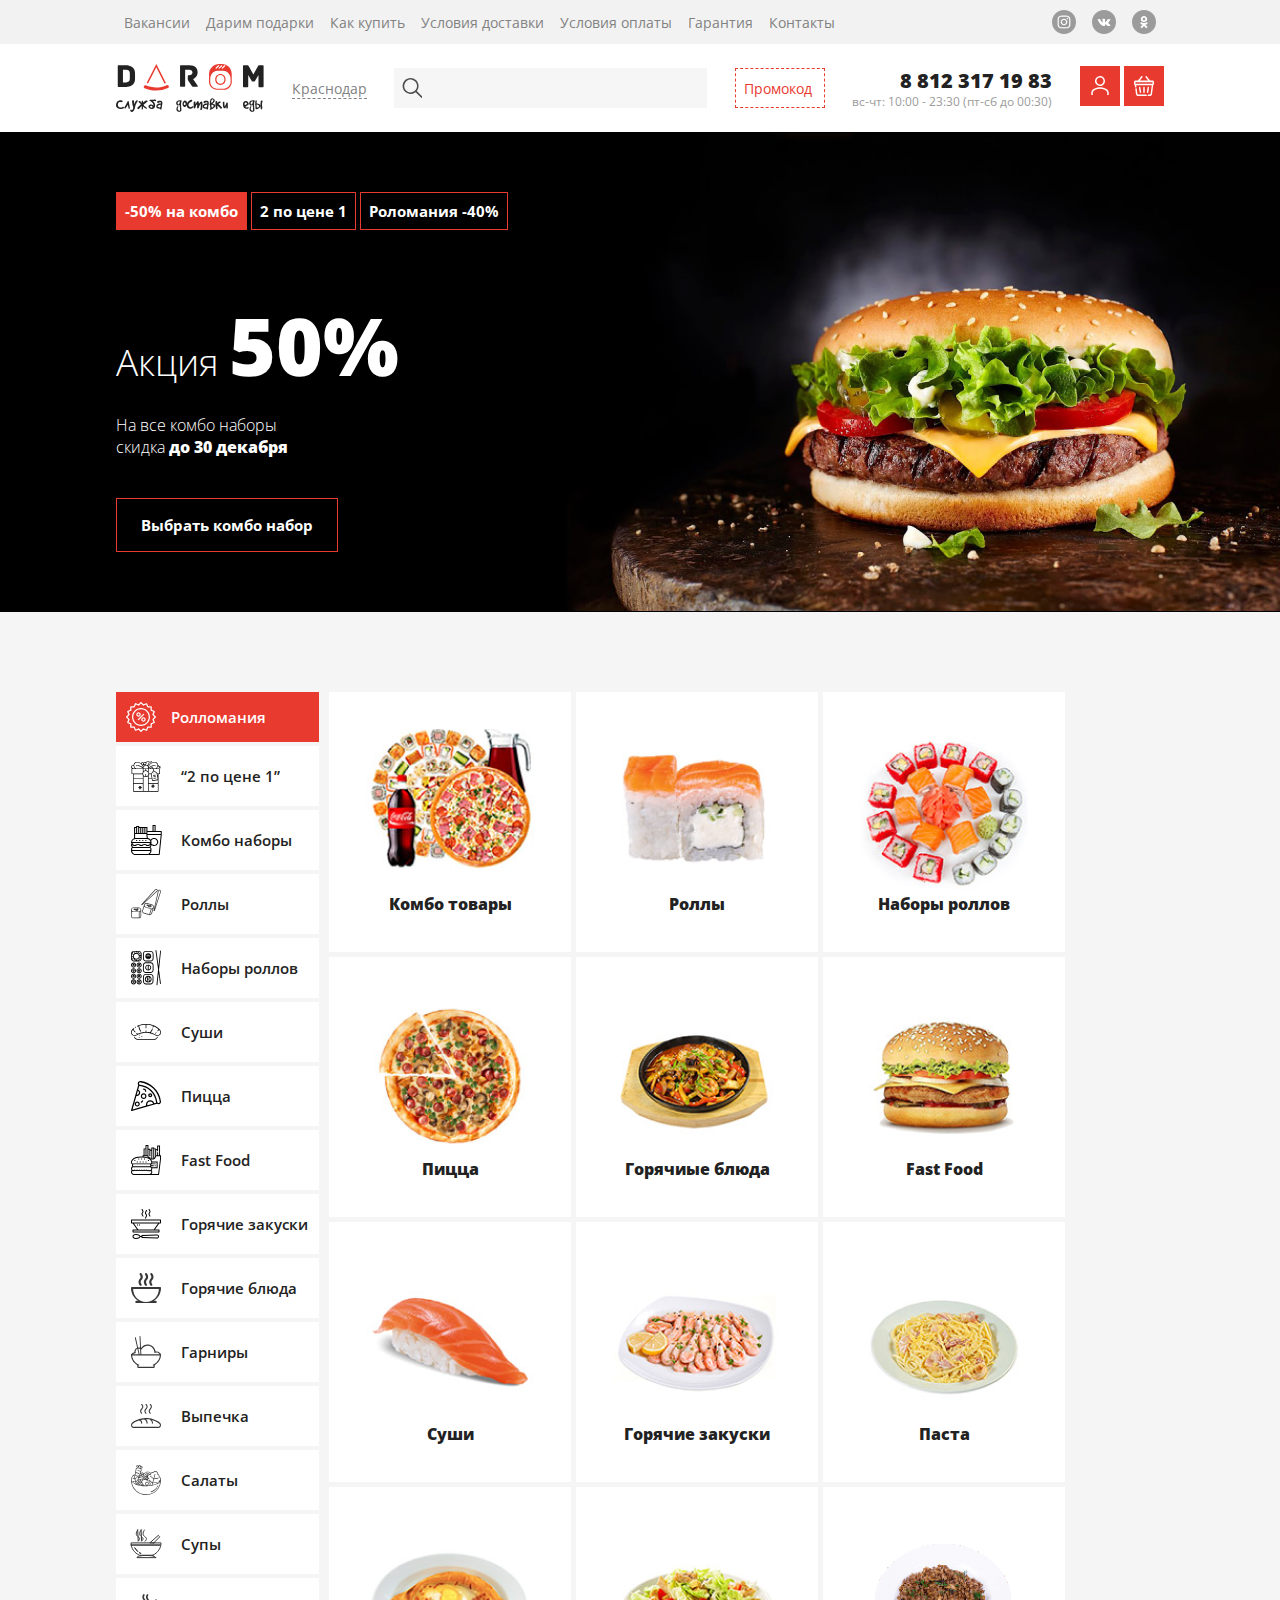
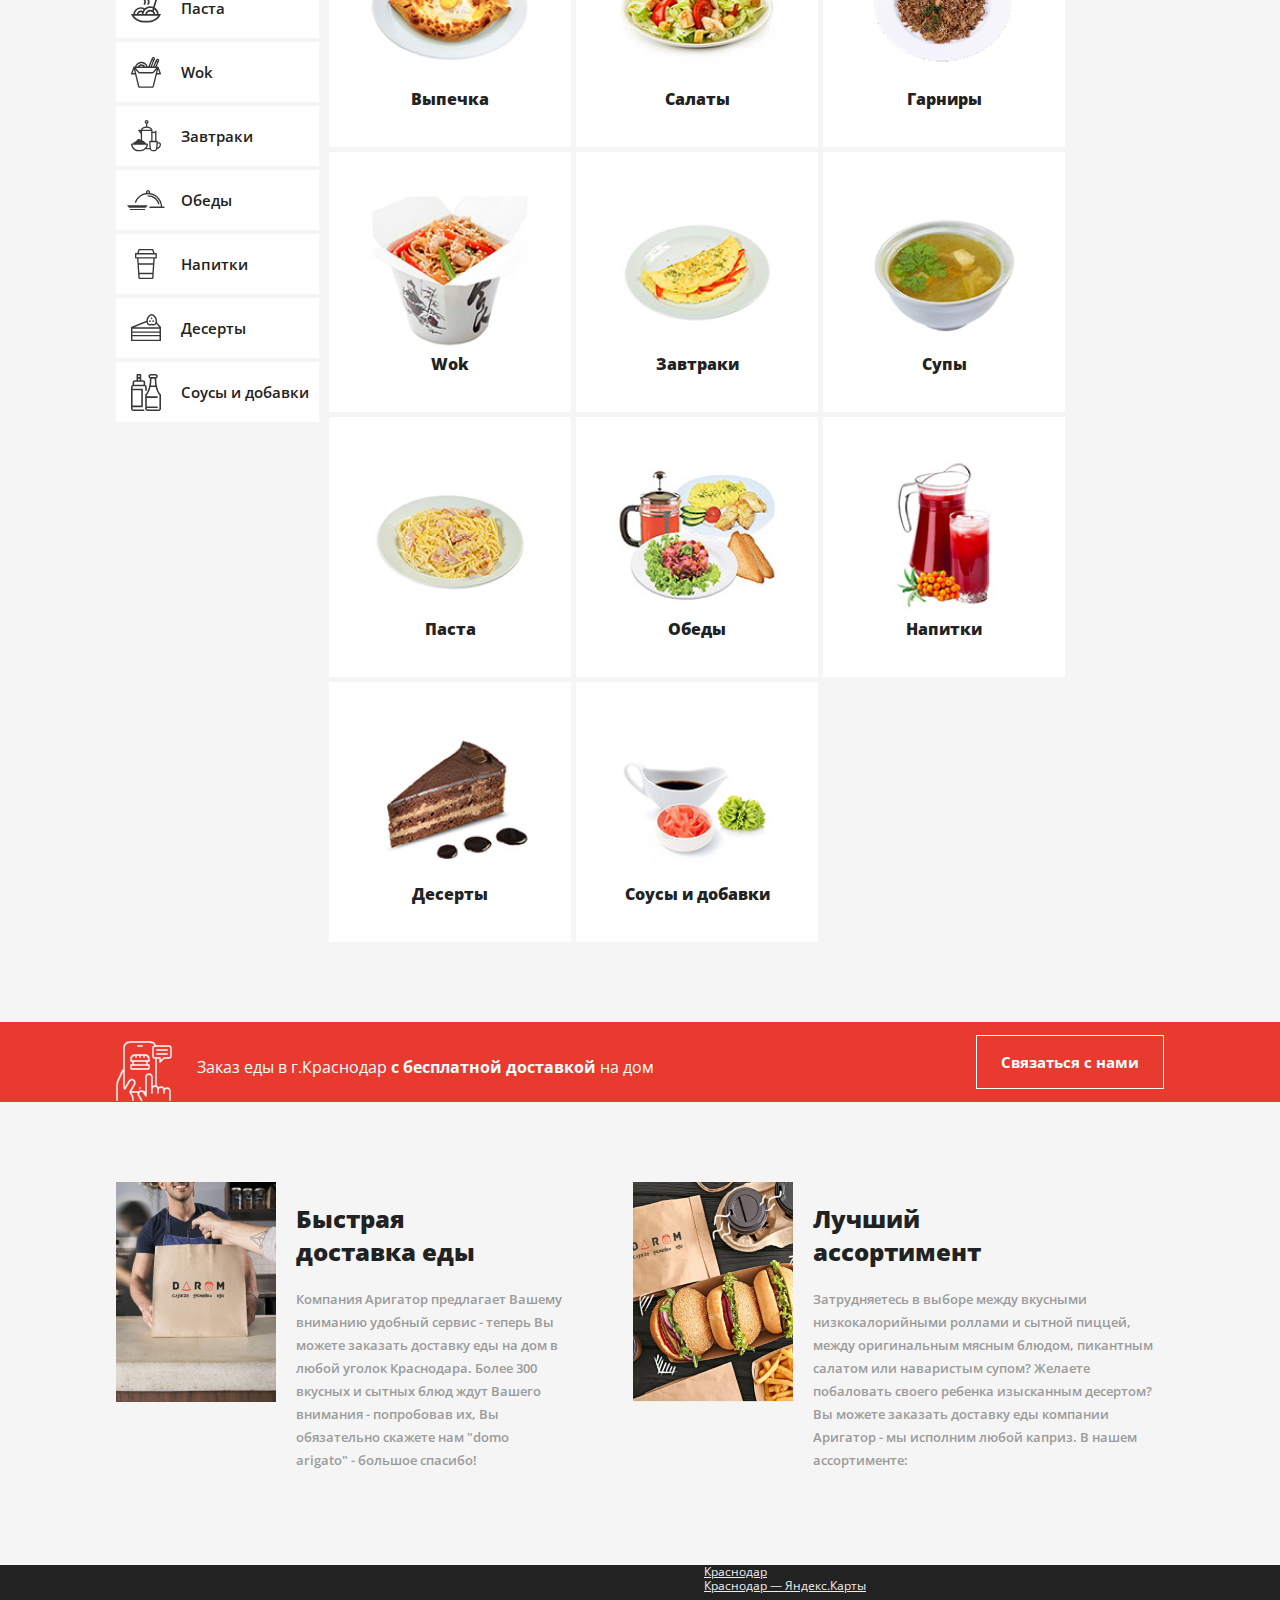
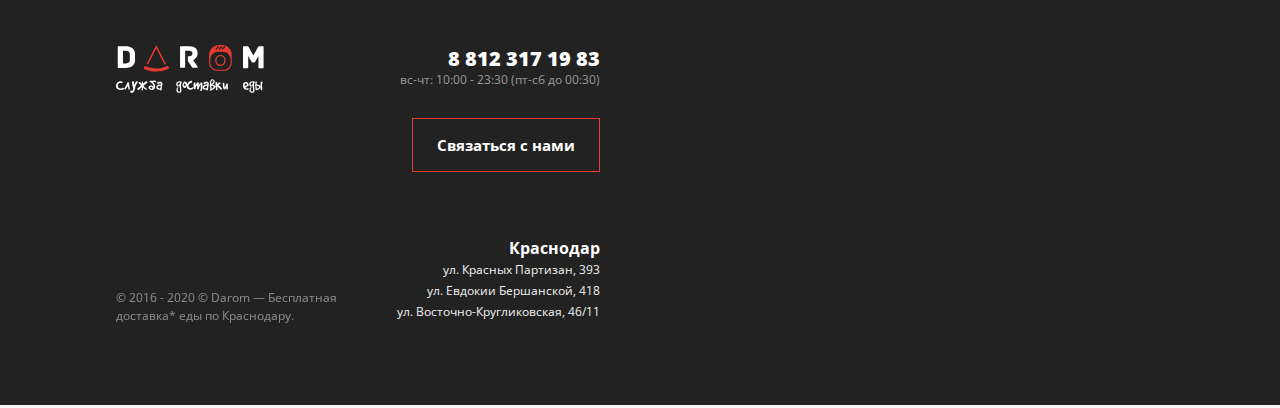
==== commit 4ee80821: "remove bugs" ====
--- a/index.html
+++ b/index.html
@@ -182,7 +182,7 @@
         <div class="container">
             <div class="sidebar">
                 <ul class="sidebar_menu">
-                    <li>
+                    <li class="active">
                         <a href="#">
                             <img src="assets/rollomania.svg" alt="Ролломания">
                             <span class="sidebar_name">
@@ -363,153 +363,153 @@
                         <div class="related"></div>
                     </div>
                     <div class="catalog-item">
-                        <img src="assets/pizza.png" alt="Комбо товары">
-                        <span class="title">
-                            Комбо товары
-                        </span>
-                        <div class="related"></div>
-
-                    </div>
-                    <div class="catalog-item">
-                        <img src="assets/pizza.png" alt="Комбо товары">
-                        <span class="title">
-                            Комбо товары
-                        </span>
-                        <div class="related"></div>
-
-                    </div>
-                    <div class="catalog-item">
-                        <img src="assets/pizza.png" alt="Комбо товары">
-                        <span class="title">
-                            Комбо товары
-                        </span>
-                        <div class="related"></div>
-
-                    </div>
-                    <div class="catalog-item">
-                        <img src="assets/pizza.png" alt="Комбо товары">
-                        <span class="title">
-                            Комбо товары
-                        </span>
-                        <div class="related"></div>
-
-                    </div>
-                    <div class="catalog-item">
-                        <img src="assets/pizza.png" alt="Комбо товары">
-                        <span class="title">
-                            Комбо товары
-                        </span>
-                        <div class="related"></div>
-
-                    </div>
-                    <div class="catalog-item">
-                        <img src="assets/pizza.png" alt="Комбо товары">
-                        <span class="title">
-                            Комбо товары
-                        </span>
-                        <div class="related"></div>
-
-                    </div>
-                    <div class="catalog-item">
-                        <img src="assets/pizza.png" alt="Комбо товары">
-                        <span class="title">
-                            Комбо товары
-                        </span>
-                        <div class="related"></div>
-
-                    </div>
-                    <div class="catalog-item">
-                        <img src="assets/pizza.png" alt="Комбо товары">
-                        <span class="title">
-                            Комбо товары
-                        </span>
-                        <div class="related"></div>
-
-                    </div>
-                    <div class="catalog-item">
-                        <img src="assets/pizza.png" alt="Комбо товары">
-                        <span class="title">
-                            Комбо товары
-                        </span>
-                        <div class="related"></div>
-
-                    </div>
-                    <div class="catalog-item">
-                        <img src="assets/pizza.png" alt="Комбо товары">
-                        <span class="title">
-                            Комбо товары
-                        </span>
-                        <div class="related"></div>
-
-                    </div>
-                    <div class="catalog-item">
-                        <img src="assets/pizza.png" alt="Комбо товары">
-                        <span class="title">
-                            Комбо товары
-                        </span>
-                        <div class="related"></div>
-
-                    </div>
-                    <div class="catalog-item">
-                        <img src="assets/pizza.png" alt="Комбо товары">
-                        <span class="title">
-                            Комбо товары
-                        </span>
-                        <div class="related"></div>
-
-                    </div>
-                    <div class="catalog-item">
-                        <img src="assets/pizza.png" alt="Комбо товары">
-                        <span class="title">
-                            Комбо товары
-                        </span>
-                        <div class="related"></div>
-
-                    </div>
-                    <div class="catalog-item">
-                        <img src="assets/pizza.png" alt="Комбо товары">
-                        <span class="title">
-                            Комбо товары
-                        </span>
-                        <div class="related"></div>
-
-                    </div>
-                    <div class="catalog-item">
-                        <img src="assets/pizza.png" alt="Комбо товары">
-                        <span class="title">
-                            Комбо товары
-                        </span>
-                        <div class="related"></div>
-
-                    </div>
-                    <div class="catalog-item">
-                        <img src="assets/pizza.png" alt="Комбо товары">
-                        <span class="title">
-                            Комбо товары
-                        </span>
-                        <div class="related"></div>
-
-                    </div>
-                    <div class="catalog-item">
-                        <img src="assets/pizza.png" alt="Комбо товары">
-                        <span class="title">
-                            Комбо товары
-                        </span>
-                        <div class="related"></div>
-
-                    </div>
-                    <div class="catalog-item">
-                        <img src="assets/pizza.png" alt="Комбо товары">
-                        <span class="title">
-                            Комбо товары
-                        </span>
-                        <div class="related"></div>
-
-                    </div>
-                    <div class="catalog-item">
-                        <img src="assets/pizza.png" alt="Комбо товары">
-                        <span class="title">
-                            Комбо товары
+                        <img src="assets/Rectangle 1357.png" alt="Комбо товары">
+                        <span class="title">
+                            Роллы
+                        </span>
+                        <div class="related"></div>
+
+                    </div>
+                    <div class="catalog-item">
+                        <img src="assets/Rectangle 1357-1.png" alt="Комбо товары">
+                        <span class="title">
+                            Наборы роллов
+                        </span>
+                        <div class="related"></div>
+
+                    </div>
+                    <div class="catalog-item">
+                        <img src="assets/Rectangle 1357-2.png" alt="Комбо товары">
+                        <span class="title">
+                            Пицца
+                        </span>
+                        <div class="related"></div>
+
+                    </div>
+                    <div class="catalog-item">
+                        <img src="assets/Rectangle 1357-3.png" alt="Комбо товары">
+                        <span class="title">
+                            Горячиые блюда
+                        </span>
+                        <div class="related"></div>
+
+                    </div>
+                    <div class="catalog-item">
+                        <img src="assets/Rectangle 1357-4.png" alt="Комбо товары">
+                        <span class="title">
+                            Fast Food
+                        </span>
+                        <div class="related"></div>
+
+                    </div>
+                    <div class="catalog-item">
+                        <img src="assets/Rectangle 1357-5.png" alt="Комбо товары">
+                        <span class="title">
+                            Суши
+                        </span>
+                        <div class="related"></div>
+
+                    </div>
+                    <div class="catalog-item">
+                        <img src="assets/Rectangle 1357-6.png" alt="Комбо товары">
+                        <span class="title">
+                            Горячие закуски
+                        </span>
+                        <div class="related"></div>
+
+                    </div>
+                    <div class="catalog-item">
+                        <img src="assets/Rectangle 1357-7.png" alt="Комбо товары">
+                        <span class="title">
+                            Паста
+                        </span>
+                        <div class="related"></div>
+
+                    </div>
+                    <div class="catalog-item">
+                        <img src="assets/Rectangle 1357-8.png" alt="Комбо товары">
+                        <span class="title">
+                            Выпечка
+                        </span>
+                        <div class="related"></div>
+
+                    </div>
+                    <div class="catalog-item">
+                        <img src="assets/Rectangle 1357-9.png" alt="Комбо товары">
+                        <span class="title">
+                            Салаты
+                        </span>
+                        <div class="related"></div>
+
+                    </div>
+                    <div class="catalog-item">
+                        <img src="assets/Rectangle 1357-10.png" alt="Комбо товары">
+                        <span class="title">
+                            Гарниры
+                        </span>
+                        <div class="related"></div>
+
+                    </div>
+                    <div class="catalog-item">
+                        <img src="assets/Rectangle 1357-11.png" alt="Комбо товары">
+                        <span class="title">
+                            Wok
+                        </span>
+                        <div class="related"></div>
+
+                    </div>
+                    <div class="catalog-item">
+                        <img src="assets/Rectangle 1357-12.png" alt="Комбо товары">
+                        <span class="title">
+                            Завтраки
+                        </span>
+                        <div class="related"></div>
+
+                    </div>
+                    <div class="catalog-item">
+                        <img src="assets/Rectangle 1357-13.png" alt="Комбо товары">
+                        <span class="title">
+                            Супы
+                        </span>
+                        <div class="related"></div>
+
+                    </div>
+                    <div class="catalog-item">
+                        <img src="assets/Rectangle 1357-14.png" alt="Комбо товары">
+                        <span class="title">
+                            Паста
+                        </span>
+                        <div class="related"></div>
+
+                    </div>
+                    <div class="catalog-item">
+                        <img src="assets/Rectangle 1357-15.png" alt="Комбо товары">
+                        <span class="title">
+                            Обеды
+                        </span>
+                        <div class="related"></div>
+
+                    </div>
+                    <div class="catalog-item">
+                        <img src="assets/Rectangle 1357-16.png" alt="Комбо товары">
+                        <span class="title">
+                            Напитки
+                        </span>
+                        <div class="related"></div>
+
+                    </div>
+                    <div class="catalog-item">
+                        <img src="assets/Rectangle 1357-17.png" alt="Комбо товары">
+                        <span class="title">
+                            Десерты
+                        </span>
+                        <div class="related"></div>
+
+                    </div>
+                    <div class="catalog-item">
+                        <img src="assets/Rectangle 1357-18.png" alt="Комбо товары">
+                        <span class="title">
+                            Соусы и добавки
                         </span>
                         <div class="related"></div>
 
--- a/css/style.css
+++ b/css/style.css
@@ -485,4 +485,32 @@
     top: 0;
     width: 45%;
     height: 420px;
+}
+
+.sidebar_menu .active {
+    background-color: #E93A2F;
+    color: #fff;
+}
+
+.sidebar_menu li {
+    transition: 0.5s;
+}
+
+.sidebar_menu li:hover {
+    background-color: #E93A2F;
+}
+
+.sidebar_menu li:hover img {
+    filter: invert(1);
+}
+
+.sidebar_menu li:hover a span {
+    color: #fff;
+}
+
+.sidebar_menu .active img {
+    filter: invert(1);
+}
+.sidebar_menu .active a span {
+    color: #fff;
 }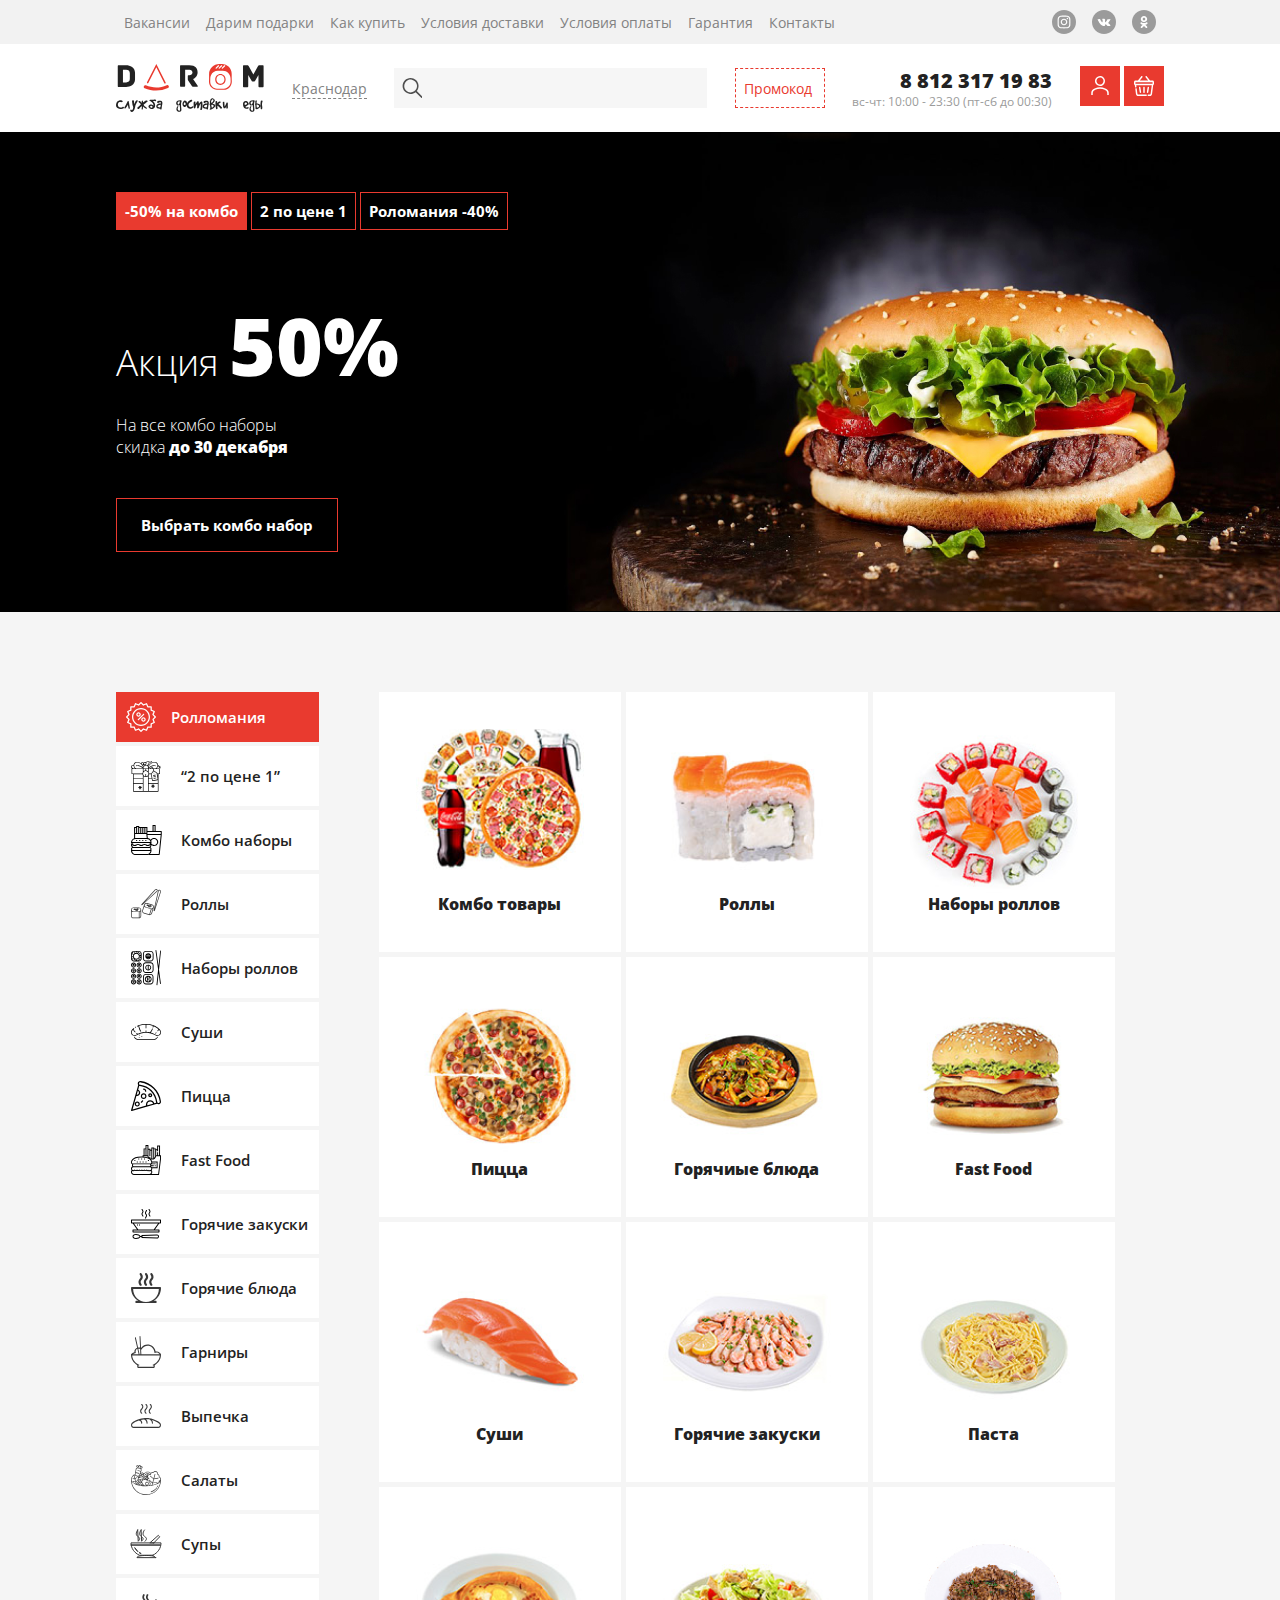
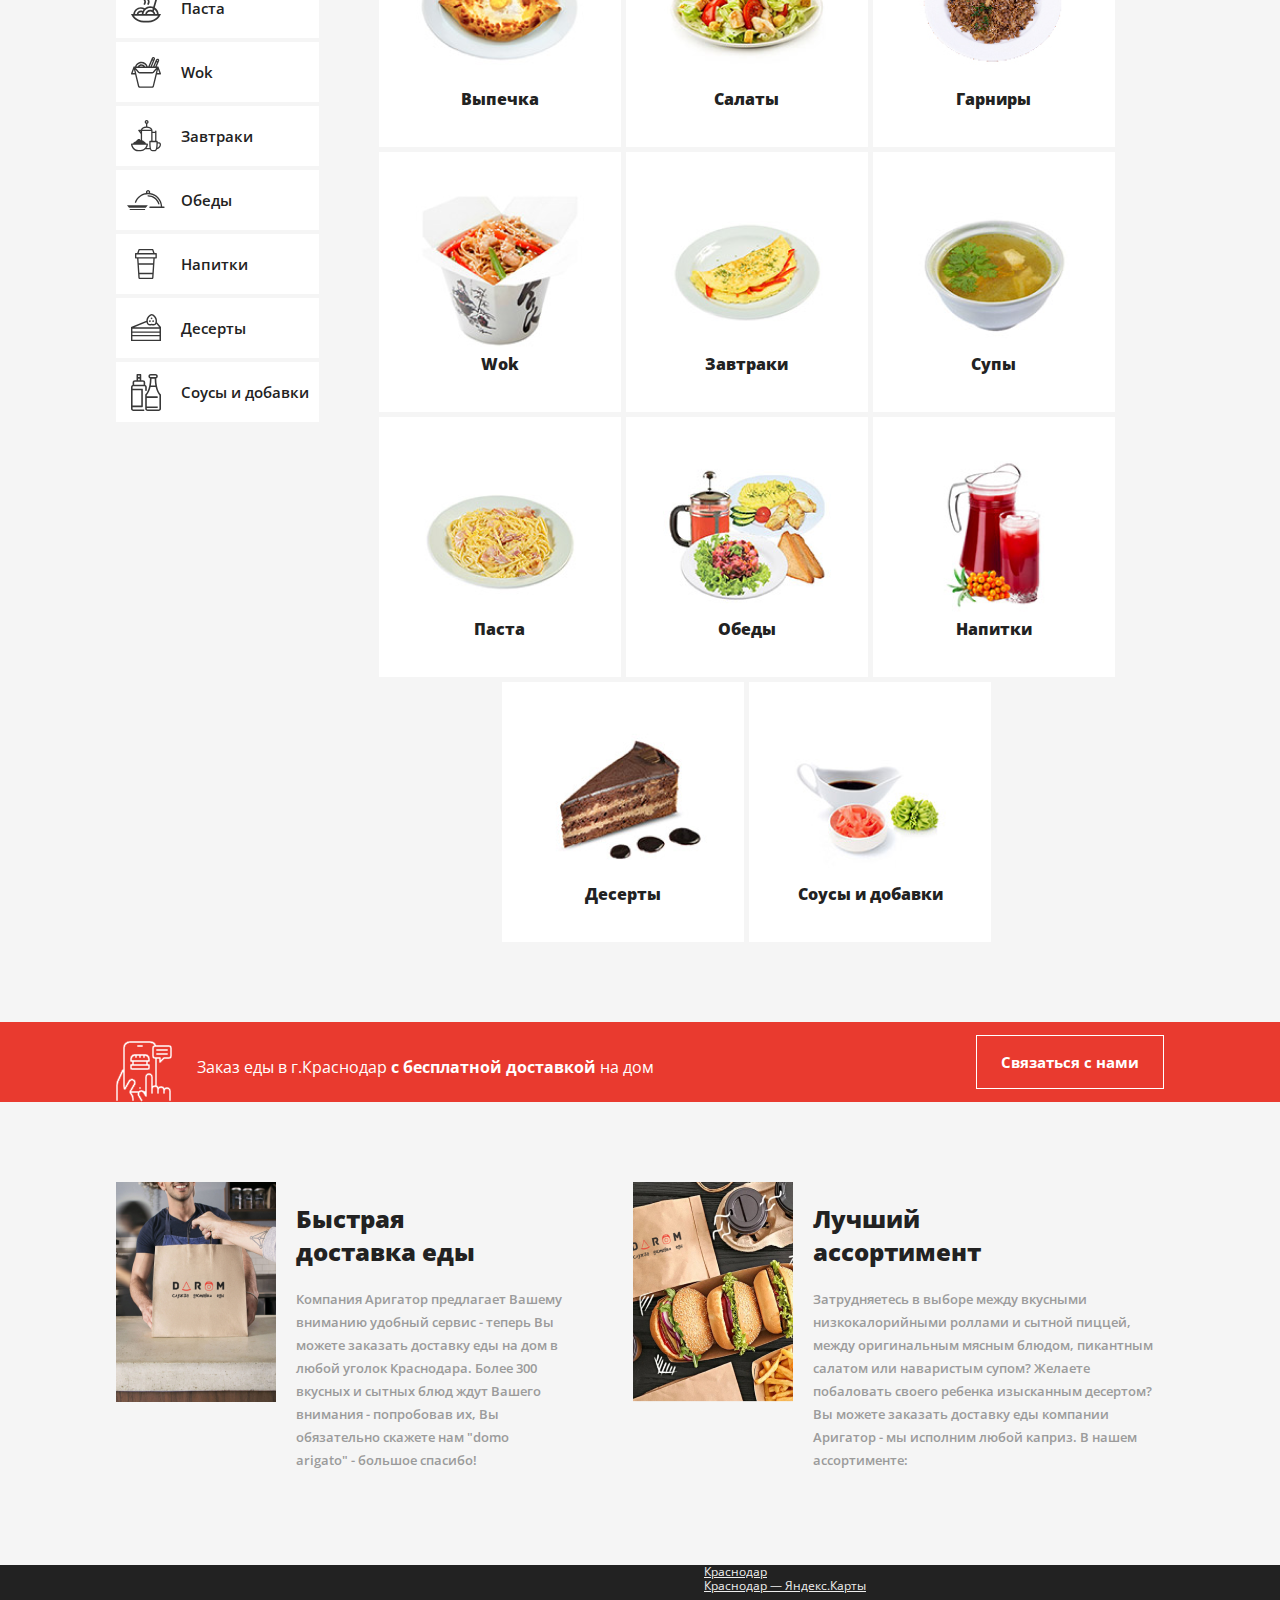
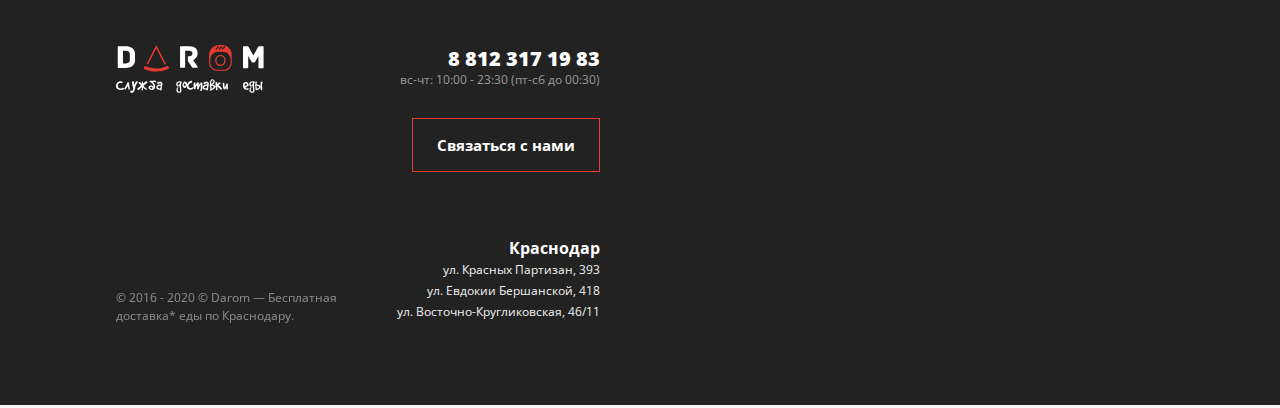
==== commit c4a10fe3: "grid fix and adaptive" ====
--- a/index.html
+++ b/index.html
@@ -16,7 +16,7 @@
 </head>
 
 <body>
-    <section id="preheader">
+    <section id="preheader" class="no-tablet">
         <div class="container">
             <nav>
                 <ul>
@@ -93,9 +93,10 @@
     <header>
         <div class="container">
             <div class="dflex header_row">
+                <img src="assets/Union.svg" class="no-pc" alt="">
                 <img src="assets/logo.svg" alt="Логотип">
 
-                <div class="city">
+                <div class="city no-tablet">
                     <span class="selected">
                         Краснодар
                     </span>
@@ -111,21 +112,21 @@
                     </div>
                 </div>
 
-                <form action="#" id="search_form">
+                <form action="#" id="search_form" class="no-tablet">
                     <label class="search">
                         <input type="search">
                     </label>
 
                 </form>
 
-                <form action="#" id="promocode_form">
+                <form action="#" id="promocode_form" class="no-tablet">
                     <label class="promocode">
                         <input type="text" placeholder="Промокод">
                     </label>
 
                 </form>
 
-                <div class="work_time">
+                <div class="work_time no-tablet" >
                     <div class="phone">
                         8 812 317 19 83
                     </div>
@@ -135,7 +136,7 @@
                 </div>
 
                 <div class="actions">
-                    <a href="#" class="icon profile-icon">
+                    <a href="#" class="icon profile-icon no-tablet" >
                         <img src="assets/user.svg" alt="Профиль пользователя">
                     </a>
                     <a href="#" class="icon cart-icon">
@@ -180,7 +181,7 @@
 
     <section id="catalog">
         <div class="container">
-            <div class="sidebar">
+            <div class="sidebar no-mobile" >
                 <ul class="sidebar_menu">
                     <li class="active">
                         <a href="#">
@@ -523,7 +524,7 @@
     <section id="callback">
         <div class="container">
             <div style="display: flex; align-items: center;" class="image_text">
-                <img src="assets/callback.svg" alt="Связаться с нами">
+                <img src="assets/callback.svg" alt="Связаться с нами" class="no-mobile">
                 <span style="margin-top: 10px; margin-left: 25px;">
                     Заказ еды в г.Краснодар <b>с бесплатной доставкой</b> на дом
                 </span>
@@ -611,7 +612,7 @@
                 </div>
             </div>
         </div>
-        <div class="map" id="map">
+        <div class="map no-tablet" id="map">
             <div style="position:relative;overflow:hidden;"><a
                     href="https://yandex.ru/maps/35/krasnodar/?utm_medium=mapframe&utm_source=maps"
                     style="color:#eee;font-size:12px;position:absolute;top:0px;">Краснодар</a><a
--- a/css/style.css
+++ b/css/style.css
@@ -6,10 +6,19 @@
     margin: 0px 0px;
 }
 
+img {
+    max-width: 100%;
+}
+
+/* * {
+    border: 2px solid red;
+    box-sizing: border-box;
+} */
 .container {
     max-width: 1048px;
     width: 100%;
     margin: 0 auto;
+    padding: 0 20px
 }
 
 html {
@@ -273,6 +282,7 @@
     background-color: #ffffff;
     display: inline-flex;
     max-width: 256px;
+    flex-shrink: 0;
 }
 
 .sidebar ul {
@@ -360,9 +370,10 @@
 }
 
 .catalog-list {
-    display: grid;
-    grid-template-columns: 1fr 1fr 1fr;
+    display: flex;
+    flex-wrap: wrap;
     grid-gap: 5px;
+    justify-content: center;
 }
 
 #callback {
@@ -513,4 +524,94 @@
 }
 .sidebar_menu .active a span {
     color: #fff;
-}+}
+
+.no-pc {
+    display: none;
+}
+
+@media screen and (max-width: 970px) {
+    .no-tablet {
+        display: none !important;
+    }
+
+    .catalog-item {
+      padding: 20px
+    }
+
+    #advantages .columns {
+        flex-direction: column;
+    }
+
+    footer .col-1, .col-2 {
+        width: 100%;
+    }
+
+    .no-pc {
+        display: block;
+    }
+}
+@media screen and (max-width: 470px) {
+    .no-mobile {
+        display: none !important;
+    }
+
+    .catalog-item {
+        max-width: 155px;
+    }
+
+    footer .columns {
+        flex-direction: column;
+    }
+    footer .col-1, .col-2 {
+       height: auto;
+       justify-content: center;
+       text-align: center;
+       align-items: center;
+       padding-top: 10px;
+       padding-bottom: 10px
+    }
+
+    .specials-list {
+        display: inline-flex;
+        flex-direction: column;
+        grid-gap: 15px;
+    }
+    #banner .image-container {
+        background-position: -300px center;
+    }
+
+    .link_btn {
+        padding: 8px 16px;
+    }
+
+    .adress {
+        text-align: center;
+    }
+    footer {
+        height: auto;
+    }
+
+    .main-text h1 {
+        font-size: 18px;
+    }
+
+    .main-text .big {
+        font-size: 24px;
+        line-height: 33px
+    }
+
+    .main-text .afterheader {
+        margin-bottom: 10px;
+    }
+    #callback {
+        height: auto;
+        padding-top: 20px;
+        padding-bottom: 20px;
+    }
+    #callback .container {
+        flex-direction: column;
+        text-align: center;
+    }
+    
+}
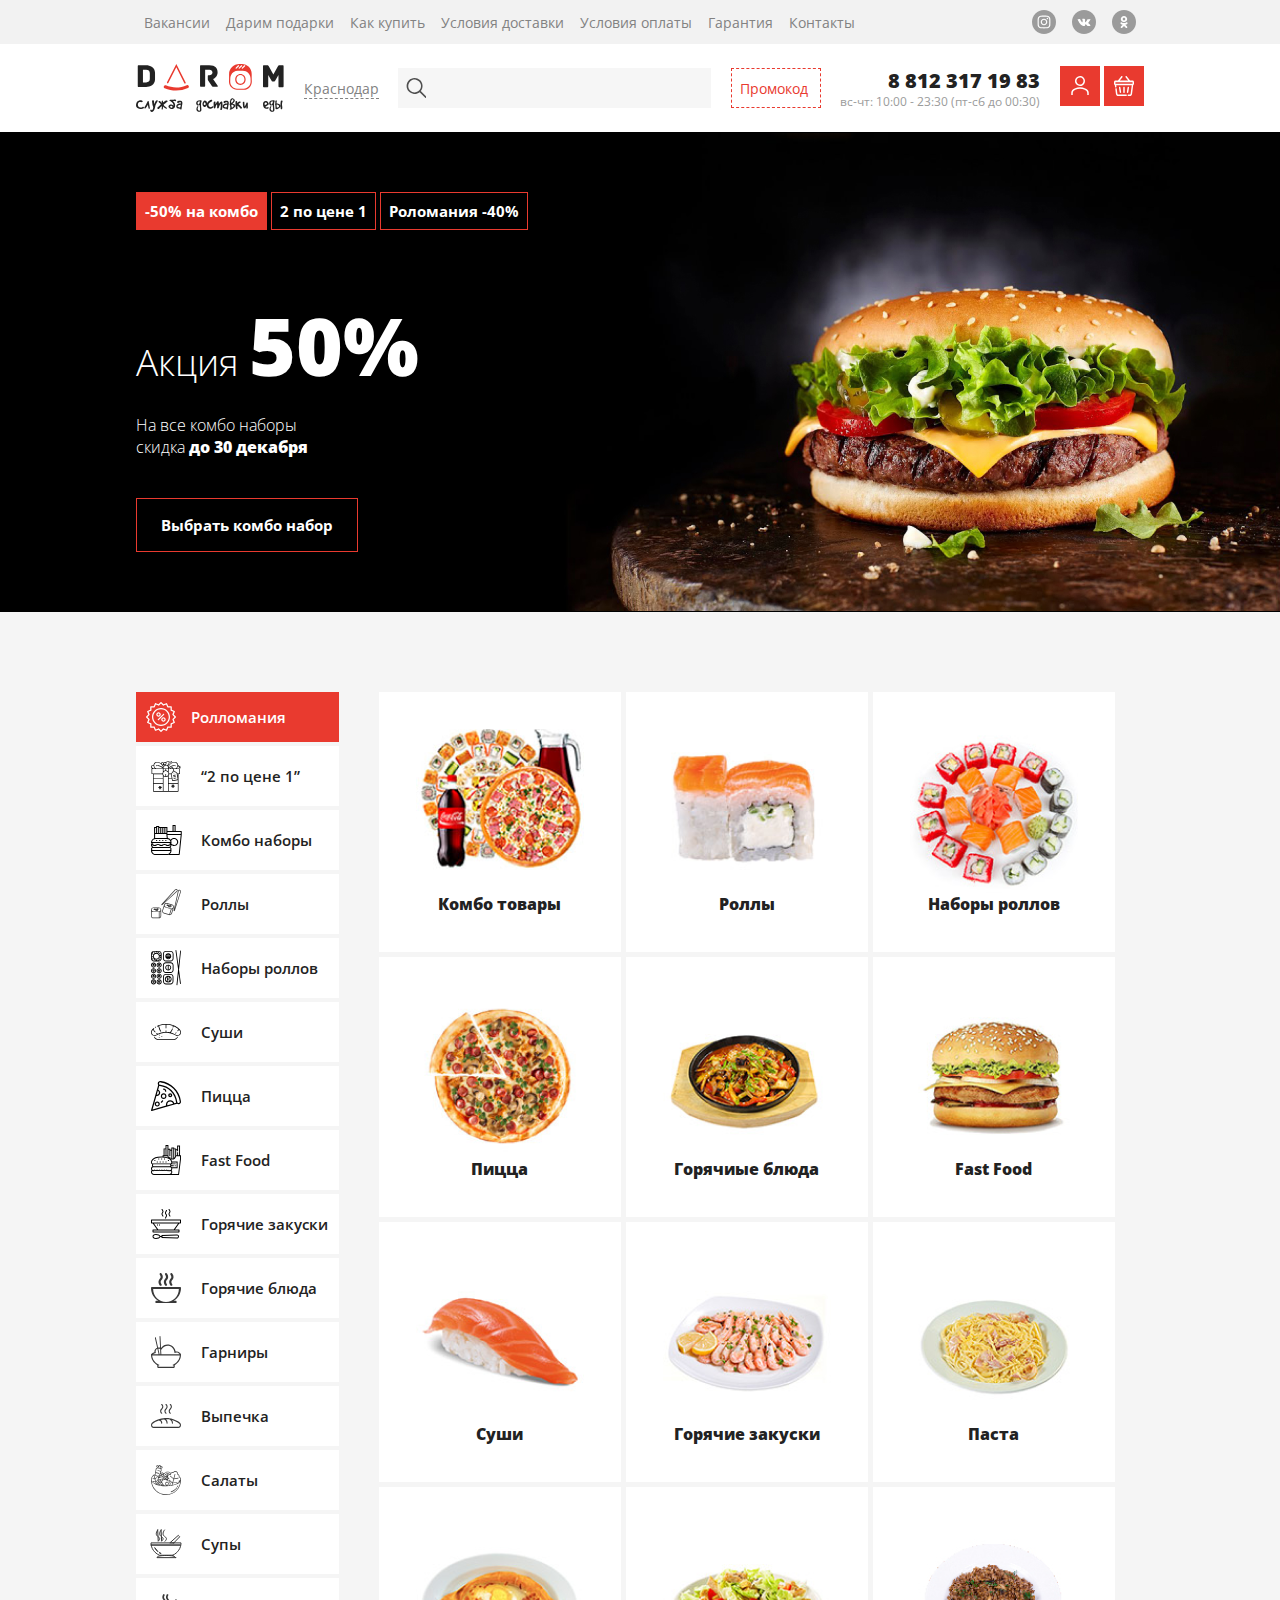
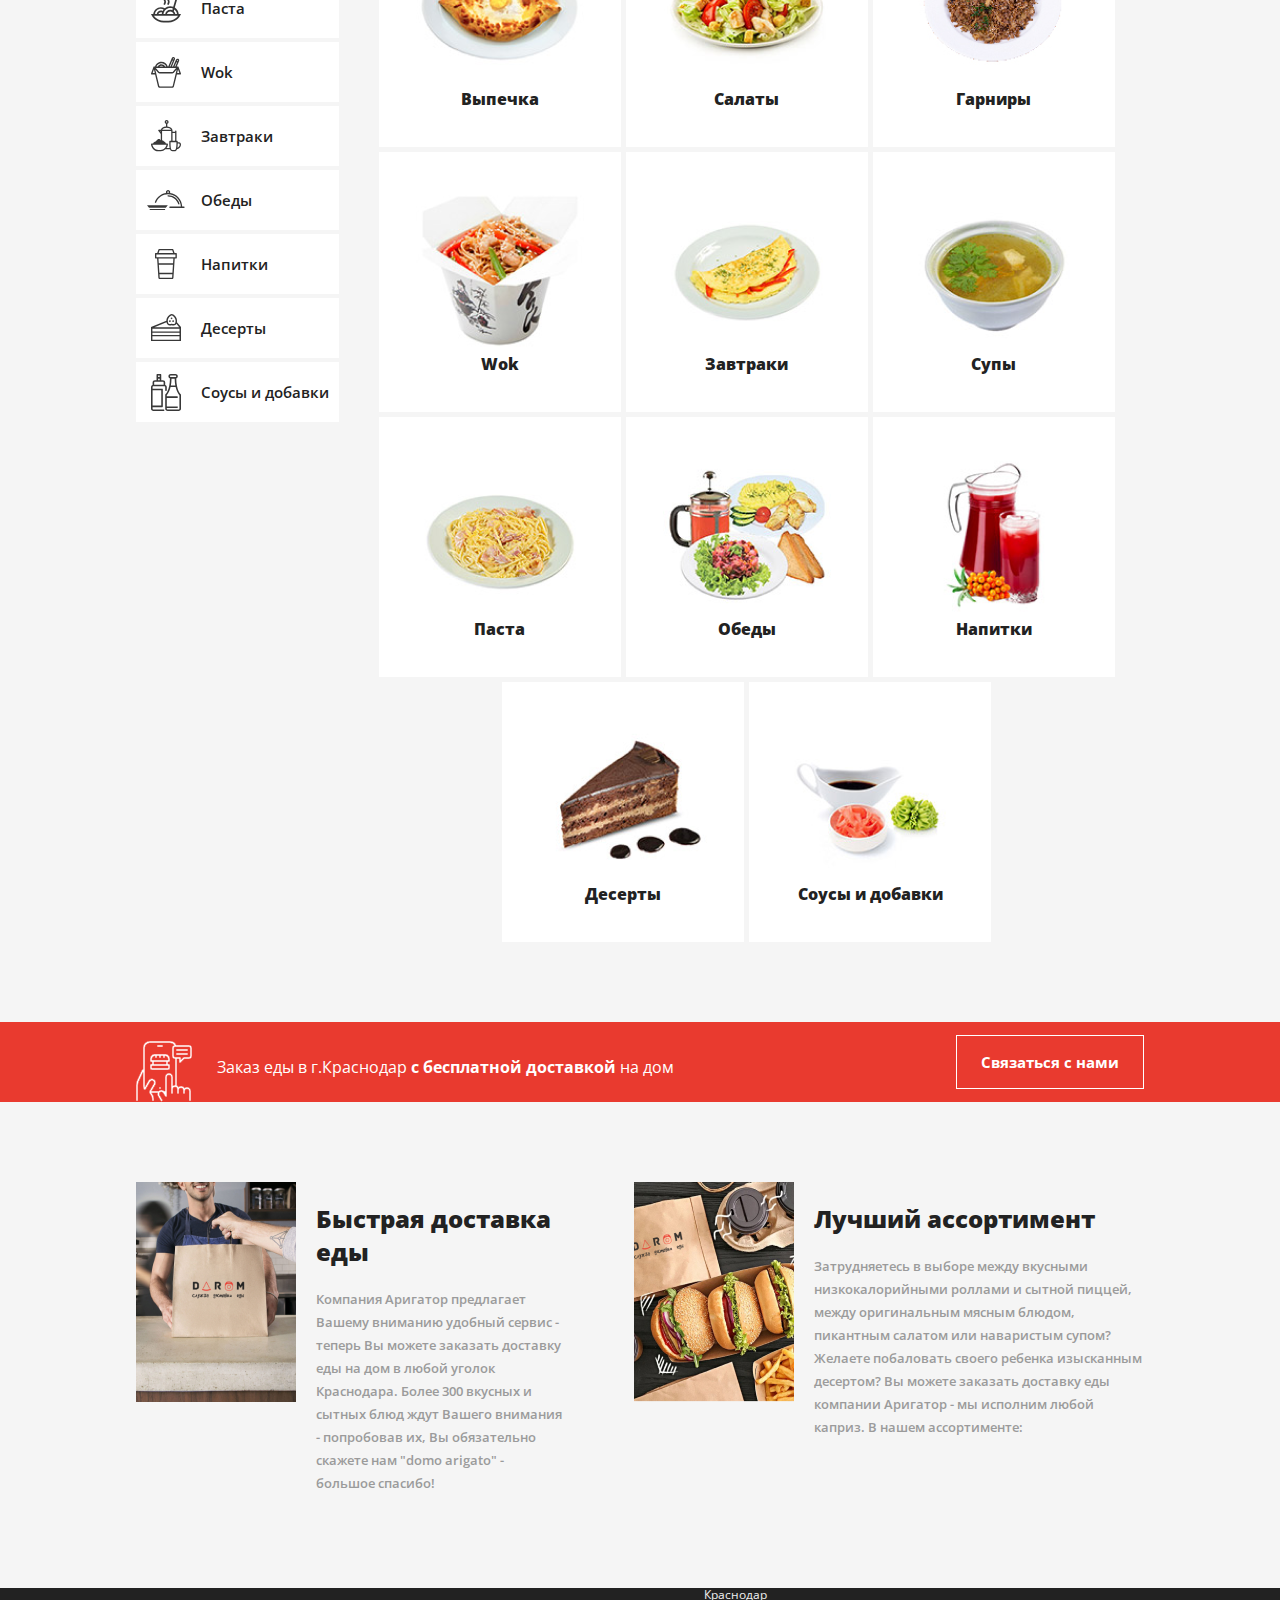
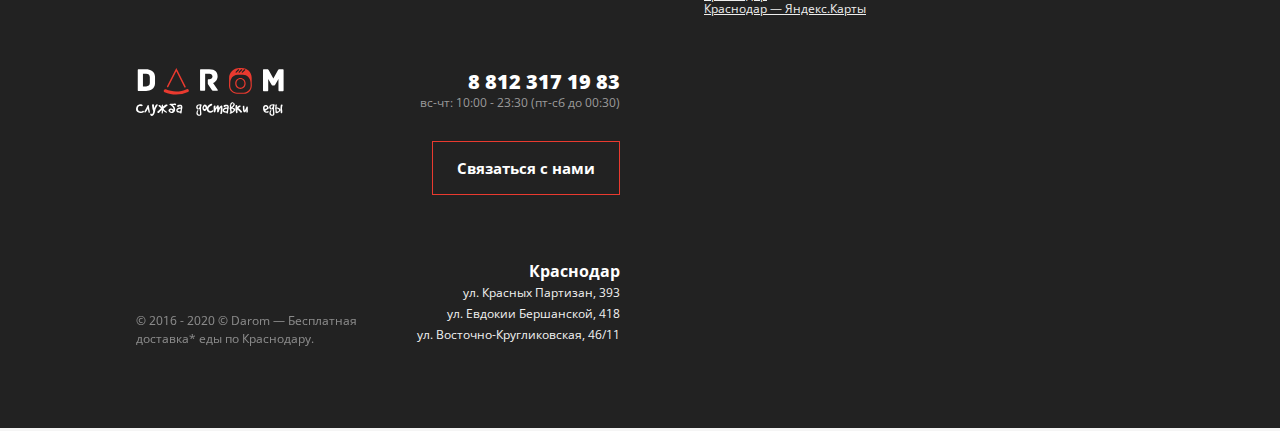
==== commit 78ef9181: "fix bugs" ====
--- a/index.html
+++ b/index.html
@@ -542,7 +542,7 @@
                     <img src="assets/adv1.png" alt="Adv">
                     <div>
                         <div class="title">
-                            Быстрая <br> доставка еды
+                            Быстрая доставка еды
                         </div>
                         <p class="desc">
                             Компания Аригатор предлагает Вашему вниманию удобный сервис - теперь Вы можете заказать
@@ -556,7 +556,7 @@
                     <img src="assets/adv2.png" alt="Adv">
                     <div>
                         <div class="title">
-                            Лучший <br> ассортимент
+                            Лучший ассортимент
                         </div>
                         <p class="desc">
                             Затрудняетесь в выборе между вкусными низкокалорийными роллами и сытной пиццей, между
--- a/css/style.css
+++ b/css/style.css
@@ -10,10 +10,10 @@
     max-width: 100%;
 }
 
-/* * {
-    border: 2px solid red;
+* {
+ 
     box-sizing: border-box;
-} */
+}
 .container {
     max-width: 1048px;
     width: 100%;
@@ -587,6 +587,7 @@
 
     .adress {
         text-align: center;
+        margin-top: 15px;
     }
     footer {
         height: auto;
@@ -612,6 +613,66 @@
     #callback .container {
         flex-direction: column;
         text-align: center;
-    }
+        height: auto;
+    }
+
+
+    .adress p {
+        text-align: center;
+    }
+
+    .work_time .phone {
+        text-align: center;
+    }
+
+    .link_btn {
+        float: none !important;
+    }
+   
+}
+
+@media screen and (max-width: 375px) {
     
-}
+    #advantages .columns .title {
+        font-size: 16px;
+        line-height: 20px;
+        margin-top: 0;
+    }
+    #advantages .columns .desc {
+        font-size: 12px;
+        line-height: 16px;
+    }
+
+    #advantages .columns img {
+        max-width: 90px;
+        max-height: 135px;
+    }
+
+    #advantages .container {
+        padding: 0 5px;
+    }
+
+    #callback .link_btn {
+        margin-top: 20px;
+    }
+
+    footer {
+        padding: 30px 0;
+    }
+
+    footer img {
+        margin-bottom: 20px;
+    }
+}
+
+
+@media screen and (max-width: 360px) {
+    #advantages .columns .item-1, #advantages .columns .item-2 {
+        flex-direction: column;
+        max-width: 320px;
+    }
+
+    #advantages .columns .desc {
+        max-width: 270px;
+    }
+}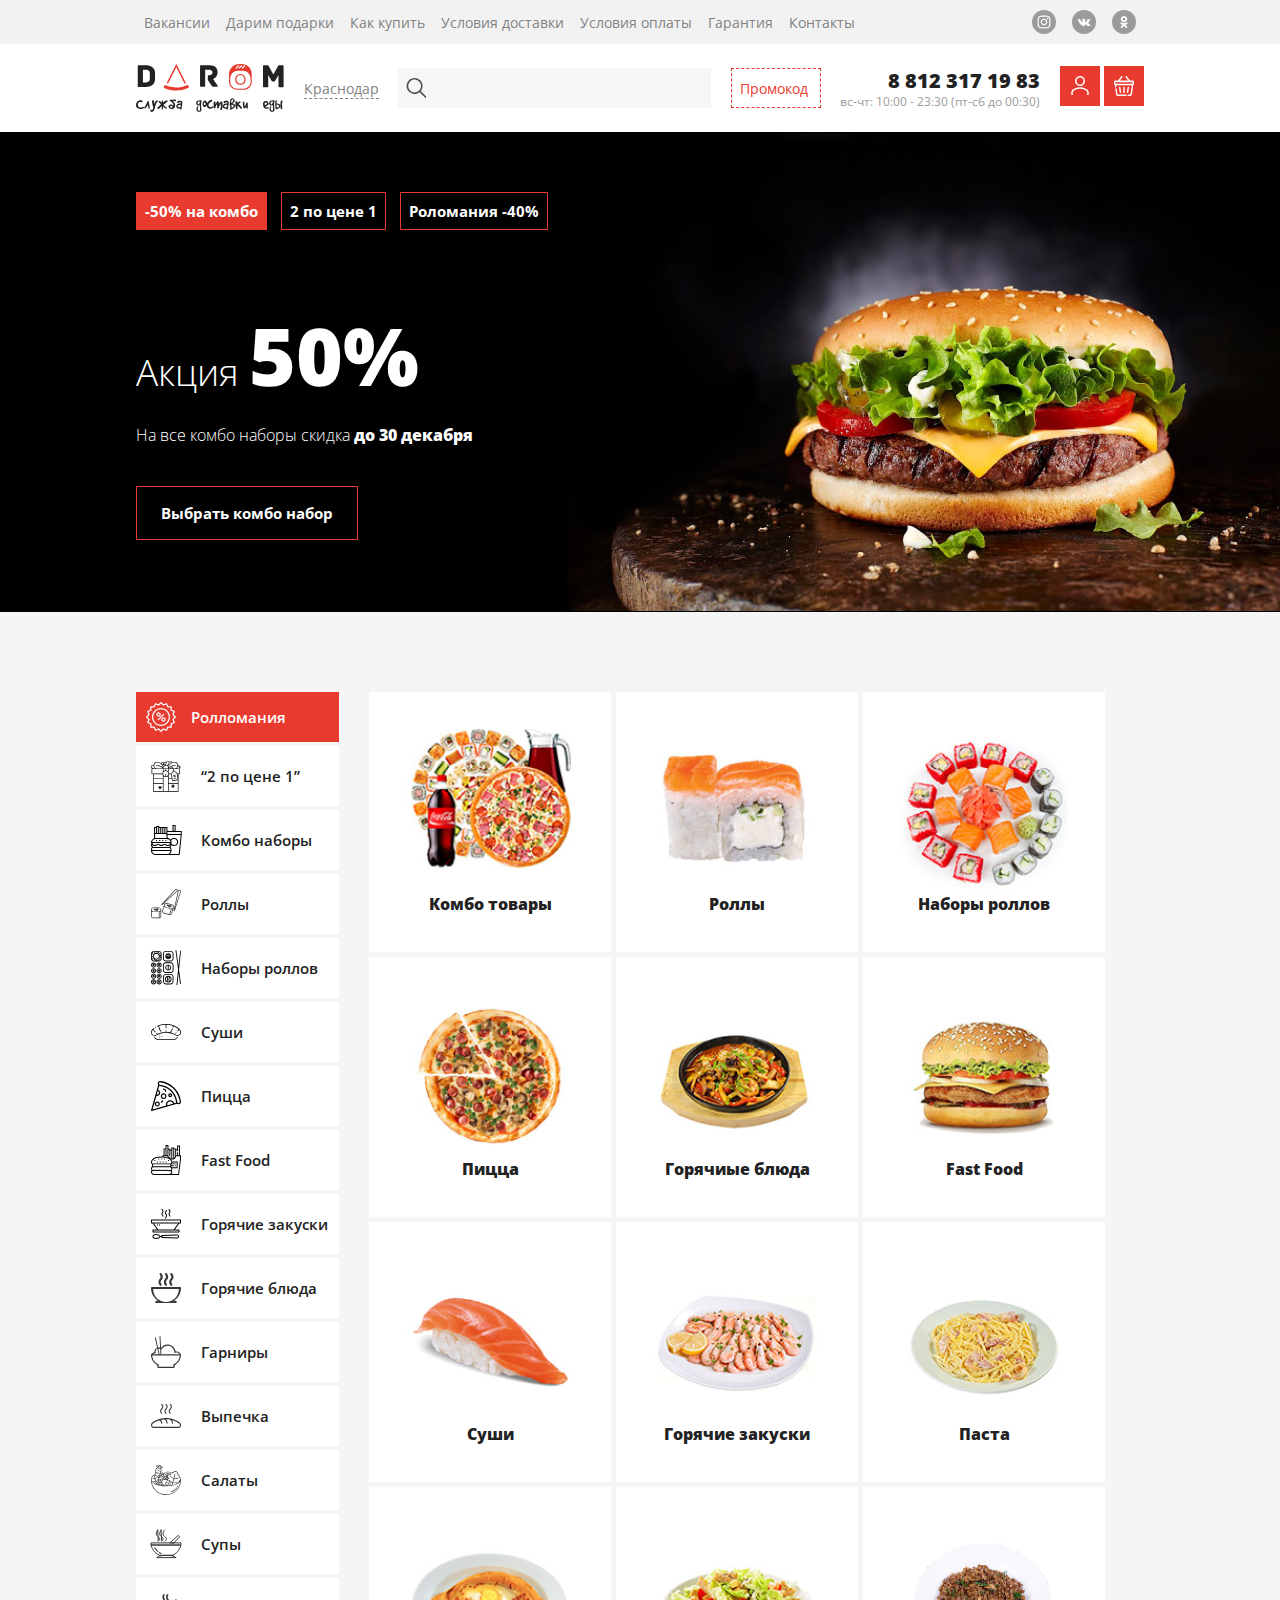
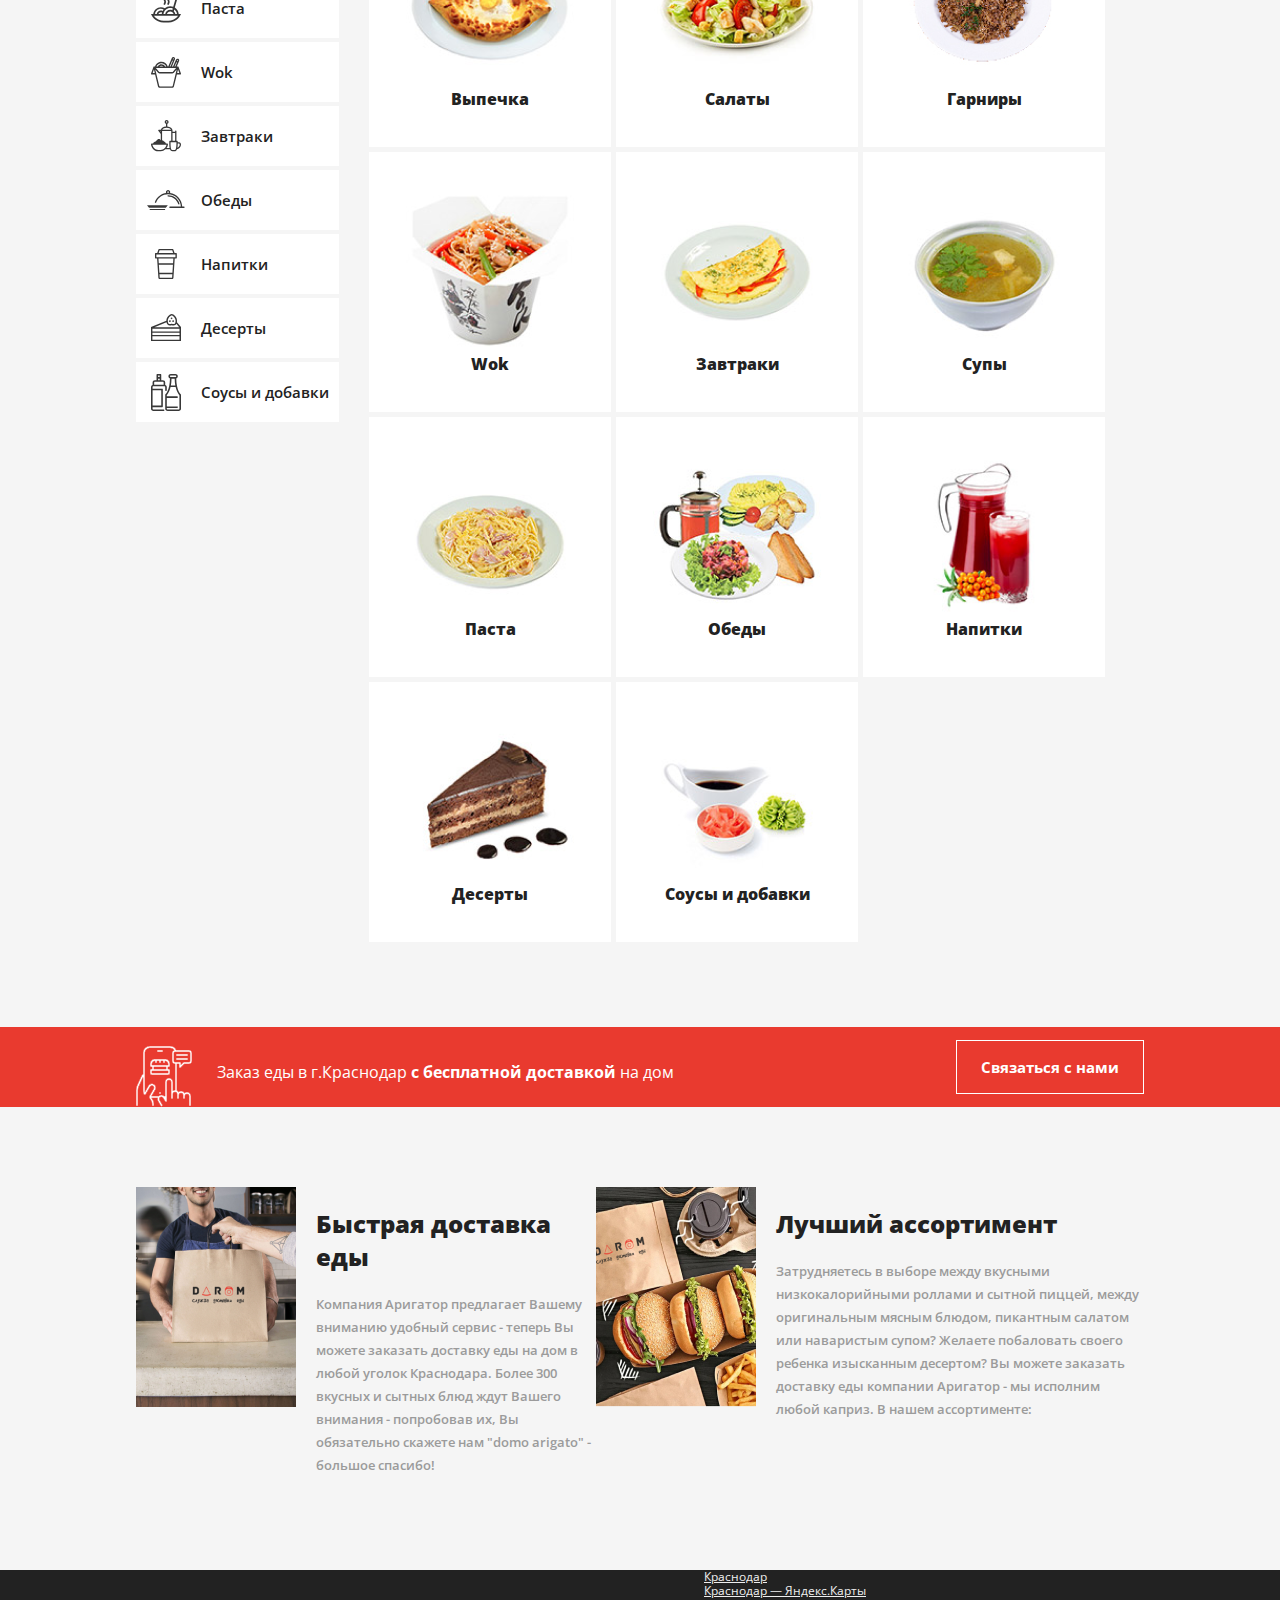
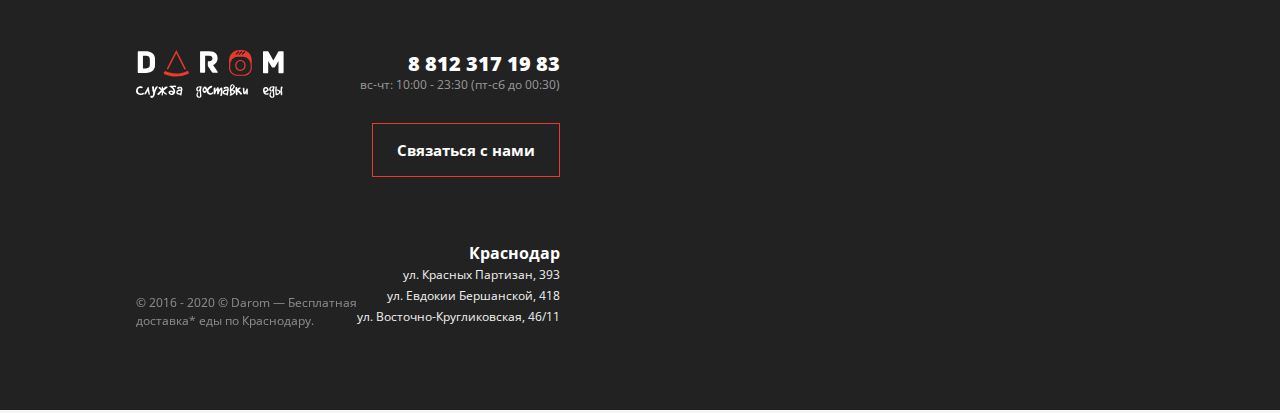
==== commit d8cd5211: "dix commits" ====
--- a/index.html
+++ b/index.html
@@ -168,7 +168,7 @@
                     </h1>
 
                     <div class="afterheader">
-                        На все комбо наборы <br>
+                        На все комбо наборы
                         скидка <b> до 30 декабря </b>
                     </div>
 
--- a/css/style.css
+++ b/css/style.css
@@ -94,6 +94,9 @@
     border-bottom: 1px dashed #828282;
 }
 
+.city_select li {
+    margin-bottom: 10px;
+}
 .dflex {
     display: flex;
 }
@@ -105,7 +108,7 @@
     list-style: none;
     display: flex;
     flex-direction: column;
-    grid-gap: 10px;
+    /* grid-gap: 10px; */
 }
 
 .city_select {
@@ -205,6 +208,7 @@
 
 .specials-list {
     padding: 60px 0;
+    align-items: baseline;
 }
 
 .specials-item {
@@ -321,7 +325,7 @@
 
 #catalog .container {
     display: flex;
-    grid-gap: 10px;
+    /* grid-gap: 10px; */
     align-items: flex-start;
 }
 
@@ -367,14 +371,28 @@
     font-size: 16px;
     line-height: 22px;
     color: #222222;
+    text-align: center;
+}
+
+.catalog-item {
+    margin-right: 5px;
+    margin-bottom: 5px;
+}
+
+.specials-item {
+    margin-bottom: 10px;
+    margin-right: 10px;
 }
 
 .catalog-list {
     display: flex;
     flex-wrap: wrap;
-    grid-gap: 5px;
-    justify-content: center;
-}
+    /* grid-gap: 5px; */
+    justify-content: flex-start;
+    margin-left: 30px;
+}
+
+
 
 #callback {
     background: #E93A2F;
@@ -402,7 +420,7 @@
 }
 #advantages .columns {
     display: flex;
-    grid-gap: 70px;
+    /* grid-gap: 70px; */
 }
 
 #advantages .columns>div {
@@ -464,7 +482,7 @@
 
 footer .columns {
     display: flex;
-    grid-gap: 60px;
+    /* grid-gap: 60px; */
 }
 
 footer .work_time, footer .work_time .phone {
@@ -575,10 +593,13 @@
     .specials-list {
         display: inline-flex;
         flex-direction: column;
-        grid-gap: 15px;
+        /* grid-gap: 15px; */
     }
     #banner .image-container {
-        background-position: -300px center;
+        background: linear-gradient(180deg, rgba(0, 0, 0, 0) 0%, rgba(0, 0, 0, 0.15) 44.54%, rgba(0, 0, 0, 0.81) 100%), url('../assets/bg.png');
+        background-repeat: unset;
+        background-size: cover;
+        background-position: -400px center;
     }
 
     .link_btn {
@@ -593,10 +614,18 @@
         height: auto;
     }
 
+    .main-text {
+        margin-top: 40px;
+    }
+
     .main-text h1 {
         font-size: 18px;
-    }
-
+        margin-bottom: 0;
+    }
+
+    .link_btn {
+        border-width: 3px;
+    }
     .main-text .big {
         font-size: 24px;
         line-height: 33px
@@ -604,6 +633,7 @@
 
     .main-text .afterheader {
         margin-bottom: 10px;
+        
     }
     #callback {
         height: auto;
@@ -627,6 +657,10 @@
 
     .link_btn {
         float: none !important;
+    }
+
+    .catalog-list {
+        margin-left: 10px;
     }
    
 }
@@ -663,16 +697,57 @@
     footer img {
         margin-bottom: 20px;
     }
+    
+    #catalog {
+        padding-top: 35px;
+    }
+
+    .catalog-item {
+        padding: 3px;
+    }
+
+    .catalog-item .title {
+        font-size: 16px;
+        font-weight: 600;
+        margin-bottom: 20px;
+    }
+
+    .catalog-item img {
+        margin-top: 20px;
+    }
+
+    .afterheader {
+        font-size: 12px;
+        max-width: 235px;
+    }
+
+    .afterheader b {
+        font-weight: normal;
+    }
 }
 
 
 @media screen and (max-width: 360px) {
-    #advantages .columns .item-1, #advantages .columns .item-2 {
+    /* #advantages .columns .item-1, #advantages .columns .item-2 {
         flex-direction: column;
         max-width: 320px;
     }
 
     #advantages .columns .desc {
         max-width: 270px;
+    } */
+    .catalog-list {
+        margin-left: 0px;
+    }
+
+    #catalog .container {
+        padding: 0 10px;
+    }
+    .catalog-item {
+        margin-right: 3px;
+        max-width: 48%;
+    }
+    .catalog-item:nth-child(2n) {
+        margin-right: 0;
     }
 }